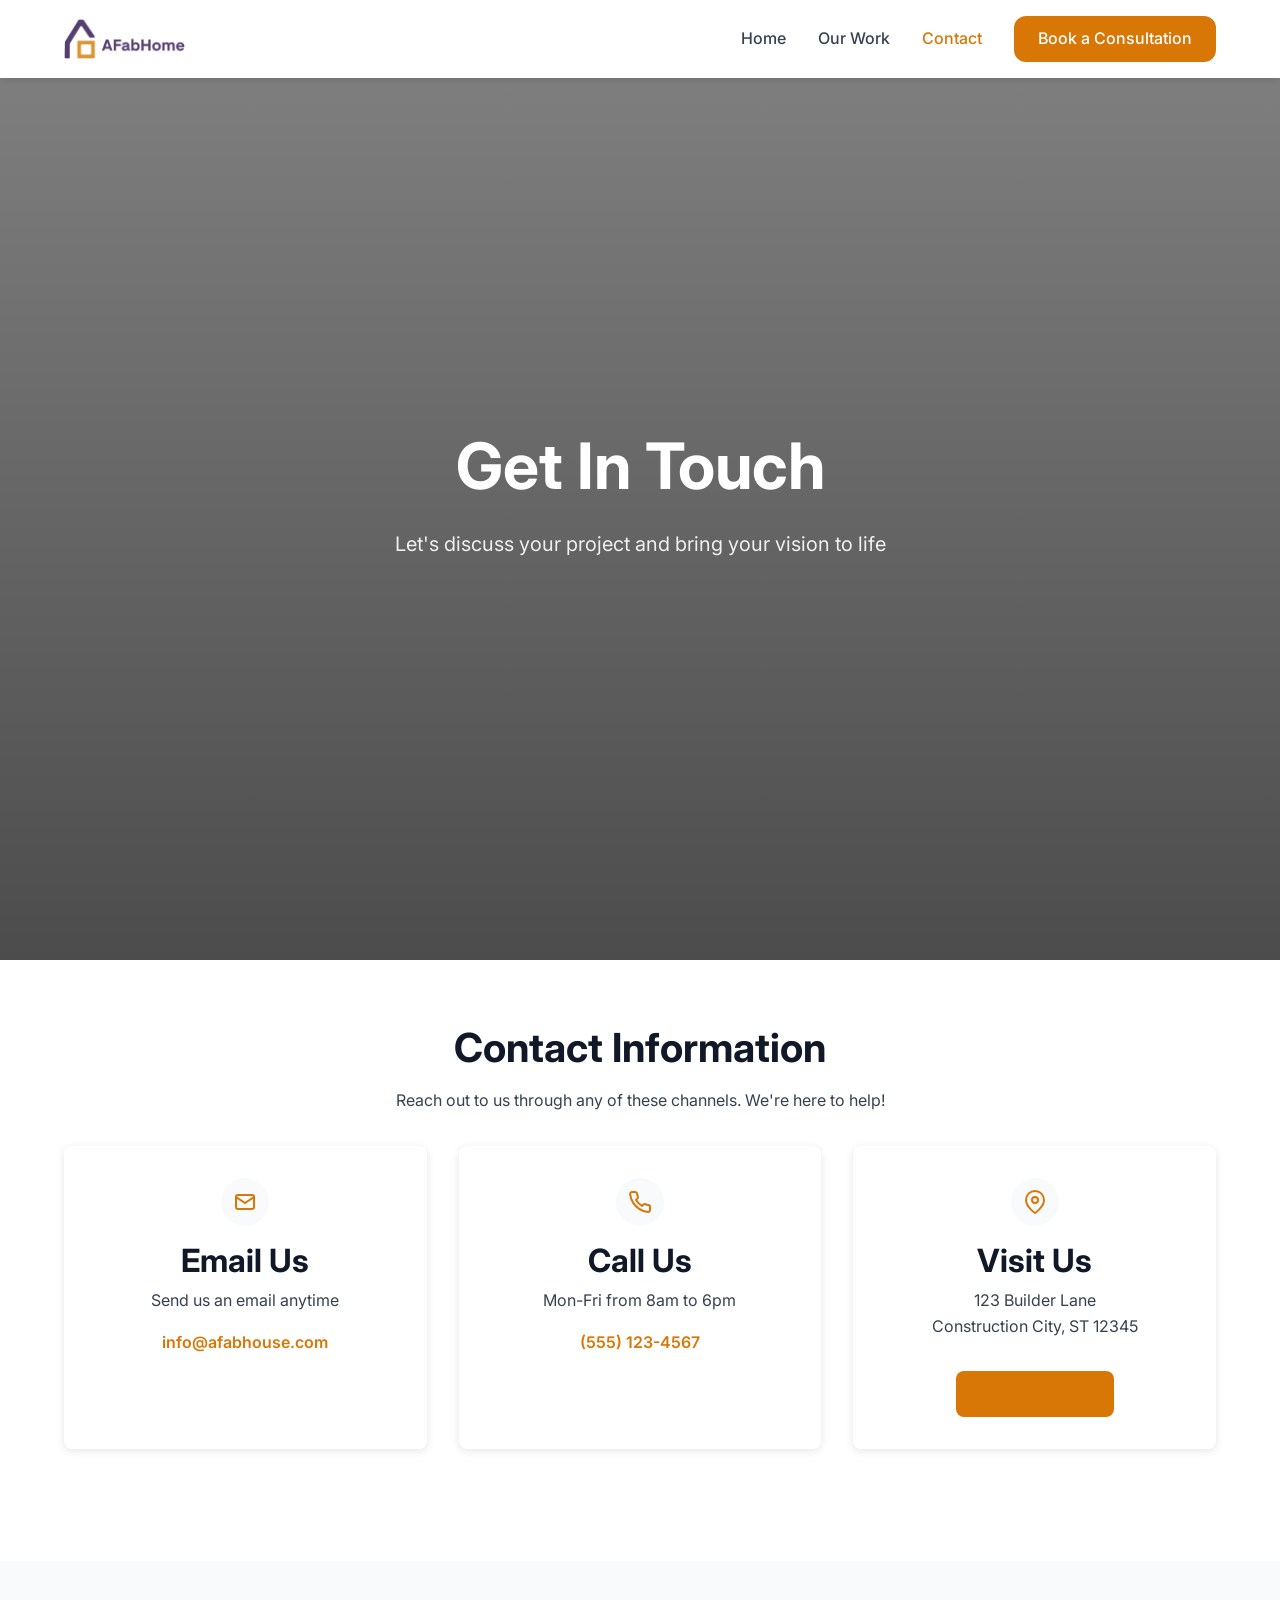
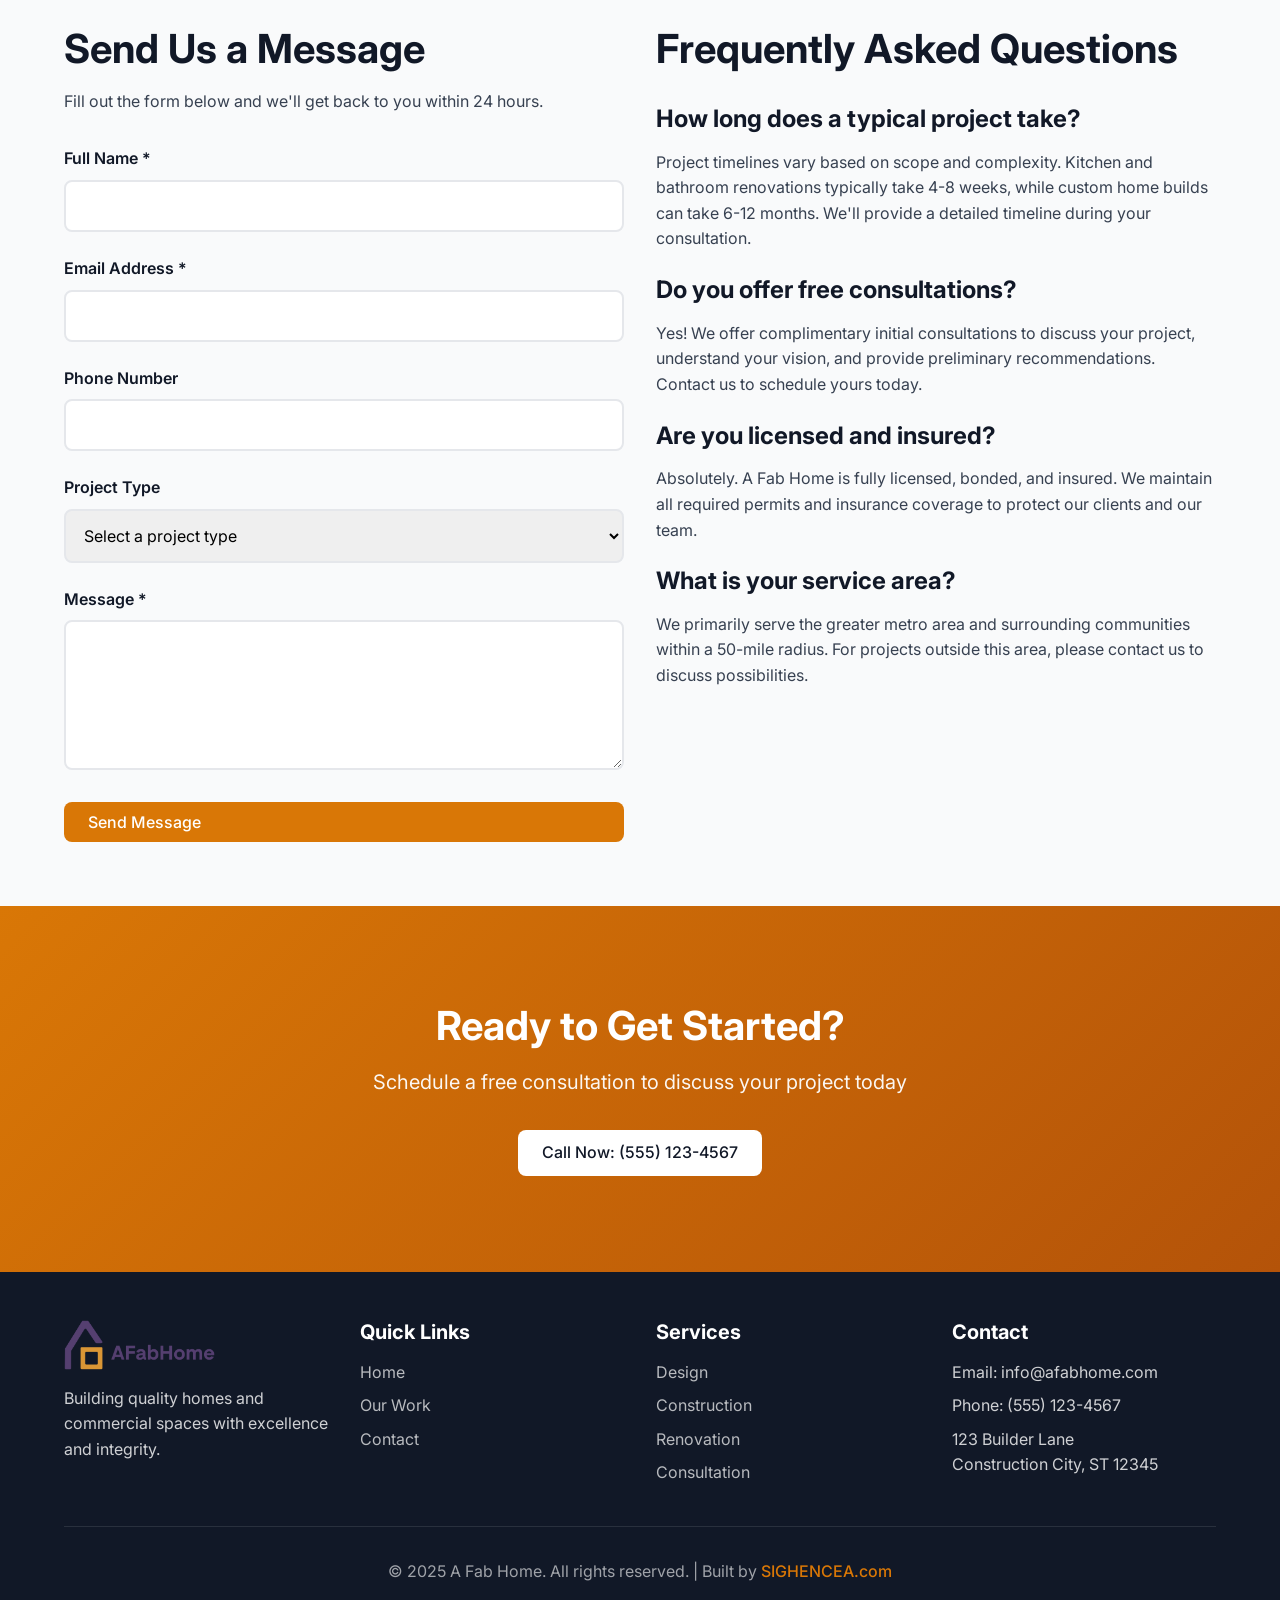
==== contact.html @ d4176b1d "Initial commit" ====
<!DOCTYPE html>
<html lang="en">
<head>
  <meta charset="UTF-8">
  <meta name="viewport" content="width=device-width, initial-scale=1.0">
  <meta name="description" content="A Fab Home - Contact Us">
  <title>A Fab Home - Contact</title>
  <link rel="stylesheet" href="./css/style.css">
</head>
<body>
  <!-- Navigation -->
  <nav class="navbar">
    <div class="nav-container">
      <a href="./index.html" class="nav-logo">
        <img src="./assets/logo/AFabHome_Logo_Colour.png" alt="A Fab Home">
      </a>
      <button class="nav-toggle" id="navToggle">&#9776;</button>
      <ul class="nav-menu" id="navMenu">
        <li><a href="./index.html">Home</a></li>
        <li><a href="./our-work.html">Our Work</a></li>
        <li><a href="./contact.html" class="active">Contact</a></li>
        <li><a href="./contact.html" class="btn btn-primary">Book a Consultation</a></li>
      </ul>
    </div>
  </nav>

  <!-- Hero Section -->
  <section class="hero" style="background-image: url('https://images.unsplash.com/photo-1423666639041-f56000c27a9a?w=1920&h=1080&fit=crop'); min-height: 400px;">
    <div class="hero-content">
      <h1>Get In Touch</h1>
      <p>Let's discuss your project and bring your vision to life</p>
    </div>
  </section>

  <!-- Contact Info Cards Section -->
  <section class="section">
    <div class="container">
      <h2 class="text-center">Contact Information</h2>
      <p class="text-center mb-2" style="max-width: 700px; margin-left: auto; margin-right: auto;">
        Reach out to us through any of these channels. We're here to help!
      </p>

      <div class="contact-cards">
        <!-- Email Card -->
        <div class="contact-card">
          <div class="contact-icon">
            <svg viewBox="0 0 24 24" fill="none" stroke="currentColor" stroke-width="2">
              <rect x="3" y="5" width="18" height="14" rx="2"></rect>
              <path d="M3 7l9 6 9-6"></path>
            </svg>
          </div>
          <h3>Email Us</h3>
          <p>Send us an email anytime</p>
          <a href="mailto:info@afabhouse.com">info@afabhouse.com</a>
        </div>

        <!-- Phone Card -->
        <div class="contact-card">
          <div class="contact-icon">
            <svg viewBox="0 0 24 24" fill="none" stroke="currentColor" stroke-width="2">
              <path d="M22 16.92v3a2 2 0 0 1-2.18 2 19.79 19.79 0 0 1-8.63-3.07 19.5 19.5 0 0 1-6-6 19.79 19.79 0 0 1-3.07-8.67A2 2 0 0 1 4.11 2h3a2 2 0 0 1 2 1.72 12.84 12.84 0 0 0 .7 2.81 2 2 0 0 1-.45 2.11L8.09 9.91a16 16 0 0 0 6 6l1.27-1.27a2 2 0 0 1 2.11-.45 12.84 12.84 0 0 0 2.81.7A2 2 0 0 1 22 16.92z"></path>
            </svg>
          </div>
          <h3>Call Us</h3>
          <p>Mon-Fri from 8am to 6pm</p>
          <a href="tel:+15551234567">(555) 123-4567</a>
        </div>

        <!-- Address Card -->
        <div class="contact-card">
          <div class="contact-icon">
            <svg viewBox="0 0 24 24" fill="none" stroke="currentColor" stroke-width="2">
              <path d="M21 10c0 7-9 13-9 13s-9-6-9-13a9 9 0 0 1 18 0z"></path>
              <circle cx="12" cy="10" r="3"></circle>
            </svg>
          </div>
          <h3>Visit Us</h3>
          <p>123 Builder Lane<br>Construction City, ST 12345</p>
          <a href="https://maps.google.com" target="_blank" rel="noopener noreferrer"
            class="btn btn-primary mt-1" style="display: inline-flex;">
            Get Directions
          </a>
        </div>
      </div>
    </div>
  </section>

  <!-- Contact Form Section -->
  <section class="section section-light">
    <div class="container">
      <div class="grid grid-2">
        <!-- Form -->
        <div>
          <h2>Send Us a Message</h2>
          <p class="mb-2">Fill out the form below and we'll get back to you within 24 hours.</p>

          <form id="contactForm">
            <div class="form-group">
              <label for="name">Full Name *</label>
              <input type="text" id="name" class="form-control" required>
            </div>

            <div class="form-group">
              <label for="email">Email Address *</label>
              <input type="email" id="email" class="form-control" required>
            </div>

            <div class="form-group">
              <label for="phone">Phone Number</label>
              <input type="tel" id="phone" class="form-control">
            </div>

            <div class="form-group">
              <label for="project">Project Type</label>
              <select id="project" class="form-control">
                <option value="">Select a project type</option>
                <option value="kitchen">Kitchen Renovation</option>
                <option value="bathroom">Bathroom Renovation</option>
                <option value="addition">Home Addition</option>
                <option value="custom">Custom Build</option>
                <option value="commercial">Commercial Project</option>
                <option value="other">Other</option>
              </select>
            </div>

            <div class="form-group">
              <label for="message">Message *</label>
              <textarea id="message" class="form-control" required></textarea>
            </div>

            <button type="submit" class="btn btn-primary" style="width: 100%;">
              Send Message
            </button>
          </form>

          <!-- Success Message (hidden by default) -->
          <div id="successMessage" class="hidden"
            style="margin-top: 1.5rem; padding: 1rem; background-color: #d4edda;
            border: 1px solid #c3e6cb; border-radius: 8px; color: #155724;">
            <strong>Thank you!</strong> Your message has been received. We'll get back to you soon.
          </div>
        </div>

        <!-- FAQ Section -->
        <div>
          <h2>Frequently Asked Questions</h2>

          <div style="margin-top: 2rem;">
            <h4>How long does a typical project take?</h4>
            <p>Project timelines vary based on scope and complexity. Kitchen and bathroom
            renovations typically take 4-8 weeks, while custom home builds can take 6-12
            months. We'll provide a detailed timeline during your consultation.</p>
          </div>

          <div style="margin-top: 1.5rem;">
            <h4>Do you offer free consultations?</h4>
            <p>Yes! We offer complimentary initial consultations to discuss your project,
            understand your vision, and provide preliminary recommendations. Contact us to
            schedule yours today.</p>
          </div>

          <div style="margin-top: 1.5rem;">
            <h4>Are you licensed and insured?</h4>
            <p>Absolutely. A Fab Home is fully licensed, bonded, and insured.
            We maintain all required permits and insurance coverage to protect our clients
            and our team.</p>
          </div>

          <div style="margin-top: 1.5rem;">
            <h4>What is your service area?</h4>
            <p>We primarily serve the greater metro area and surrounding communities within
            a 50-mile radius. For projects outside this area, please contact us to discuss
            possibilities.</p>
          </div>
        </div>
      </div>
    </div>
  </section>

  <!-- CTA Section -->
  <section class="cta-section">
    <div class="container">
      <h2>Ready to Get Started?</h2>
      <p>Schedule a free consultation to discuss your project today</p>
      <a href="tel:+15551234567" class="btn btn-white">Call Now: (555) 123-4567</a>
    </div>
  </section>

  <!-- Footer -->
  <footer class="footer">
    <div class="container">
      <div class="footer-content">
        <div class="footer-section">
          <div class="footer-logo">
            <img src="./assets/logo/AFabHome_Logo_Colour.png" alt="A Fab Home">
          </div>
          <p>Building quality homes and commercial spaces with excellence and integrity.</p>
        </div>
        <div class="footer-section">
          <h3>Quick Links</h3>
          <ul>
            <li><a href="./index.html">Home</a></li>
            <li><a href="./our-work.html">Our Work</a></li>
            <li><a href="./contact.html">Contact</a></li>
          </ul>
        </div>
        <div class="footer-section">
          <h3>Services</h3>
          <ul>
            <li><a href="./our-work.html">Design</a></li>
            <li><a href="./our-work.html">Construction</a></li>
            <li><a href="./our-work.html">Renovation</a></li>
            <li><a href="./our-work.html">Consultation</a></li>
          </ul>
        </div>
        <div class="footer-section">
          <h3>Contact</h3>
          <ul>
            <li>Email: info@afabhome.com</li>
            <li>Phone: (555) 123-4567</li>
            <li>123 Builder Lane<br>Construction City, ST 12345</li>
          </ul>
        </div>
      </div>
      <div class="footer-bottom">
        <p>&copy; 2025 A Fab Home. All rights reserved. | Built by <a href="https://www.sighencea.com" target="_blank" rel="noopener noreferrer">SIGHENCEA.com</a></p>
      </div>
    </div>
  </footer>

  <!-- JavaScript -->
  <script>
    // Mobile Navigation Toggle
    const navToggle = document.getElementById('navToggle');
    const navMenu = document.getElementById('navMenu');

    navToggle.addEventListener('click', () => {
      navMenu.classList.toggle('active');
    });

    // Close mobile menu when clicking a link
    const navLinks = navMenu.querySelectorAll('a');
    navLinks.forEach(link => {
      link.addEventListener('click', () => {
        navMenu.classList.remove('active');
      });
    });

    // Contact Form Handling
    const contactForm = document.getElementById('contactForm');
    const successMessage = document.getElementById('successMessage');

    contactForm.addEventListener('submit', (e) => {
      e.preventDefault();

      // Collect form data
      const formData = {
        name: document.getElementById('name').value,
        email: document.getElementById('email').value,
        phone: document.getElementById('phone').value,
        project: document.getElementById('project').value,
        message: document.getElementById('message').value
      };

      // Log to console (in production, send to backend)
      console.log('Form submitted:', formData);

      // Show success message
      successMessage.classList.remove('hidden');

      // Reset form
      contactForm.reset();

      // Hide success message after 5 seconds
      setTimeout(() => {
        successMessage.classList.add('hidden');
      }, 5000);

      // Scroll to success message
      successMessage.scrollIntoView({ behavior: 'smooth', block: 'nearest' });
    });
  </script>
</body>
</html>
---- css/style.css ----
/* =================================
   A Fab Home Construction - Main Stylesheet
   ================================= */

/* Import Google Fonts */
@import url('https://fonts.googleapis.com/css2?family=Inter:wght@400;500;600;700;800;900&display=swap');

/* CSS Variables for Color Scheme */
:root {
  --primary-color: #d97706;
  --primary-dark: #b45309;
  --secondary-color: #64748b;
  --accent-color: #d97706;
  --text-dark: #111827;
  --text-light: #6b7280;
  --text-medium: #374151;
  --bg-light: #f9fafb;
  --bg-white: #ffffff;
  --bg-dark: #111827;
  --border-color: #e5e7eb;
  --spacing-xs: 0.5rem;
  --spacing-sm: 1rem;
  --spacing-md: 2rem;
  --spacing-lg: 4rem;
  --spacing-xl: 6rem;
  --max-width: 1200px;
  --border-radius: 8px;
  --transition: 0.3s ease;
}

/* Reset & Base Styles */
* {
  margin: 0;
  padding: 0;
  box-sizing: border-box;
}

html {
  scroll-behavior: smooth;
}

body {
  font-family: 'Inter', -apple-system, BlinkMacSystemFont, 'Segoe UI', 'Roboto',
    'Helvetica Neue', Arial, sans-serif;
  font-size: 16px;
  line-height: 1.6;
  color: var(--text-medium);
  background-color: var(--bg-white);
}

h1, h2, h3, h4, h5, h6 {
  font-family: 'Inter', -apple-system, BlinkMacSystemFont, sans-serif;
  color: var(--text-dark);
  line-height: 1.2;
  font-weight: 700;
  margin-bottom: 1rem;
}

h1 { font-size: 3.5rem; }
h2 { font-size: 2.5rem; }
h3 { font-size: 2rem; }
h4 { font-size: 1.5rem; }
h5 { font-size: 1.25rem; }
h6 { font-size: 1rem; }

p { margin-bottom: 1rem; }

a {
  color: inherit;
  text-decoration: none;
  transition: var(--transition);
}

img {
  max-width: 100%;
  height: auto;
  display: block;
}

button {
  font-family: inherit;
  cursor: pointer;
  border: none;
  transition: var(--transition);
}

/* Container & Layout */
.container {
  max-width: var(--max-width);
  margin: 0 auto;
  padding: 0 1.5rem;
}

.section {
  padding: var(--spacing-lg) 0;
}

.section-light {
  background-color: var(--bg-light);
}

/* Navigation Bar */
.navbar {
  position: fixed;
  top: 0;
  left: 0;
  width: 100%;
  background-color: var(--bg-white);
  box-shadow: 0 2px 8px rgba(0, 0, 0, 0.1);
  z-index: 1000;
  transition: var(--transition);
}

.nav-container {
  max-width: var(--max-width);
  margin: 0 auto;
  padding: 1rem 1.5rem;
  display: flex;
  justify-content: space-between;
  align-items: center;
}

.nav-logo {
  display: flex;
  align-items: center;
  gap: 0.5rem;
  font-size: 1.5rem;
  font-weight: 700;
  color: var(--text-dark);
}

.nav-logo img {
  height: 40px;
  width: auto;
}

.nav-logo svg {
  width: 28px;
  height: 28px;
  color: var(--primary-color);
}

.nav-menu {
  display: flex;
  gap: 2rem;
  align-items: center;
  list-style: none;
}

.nav-menu a {
  color: var(--text-medium);
  font-weight: 500;
  padding: 0.5rem 0;
}

.nav-menu a:hover,
.nav-menu a.active {
  color: var(--primary-color);
}

.nav-menu .btn-primary {
  padding: 0.625rem 1.5rem;
  border-radius: 12px;
  font-size: 1rem;
  font-weight: 500;
  background-color: var(--primary-color);
  color: var(--bg-white);
}

.nav-menu .btn-primary:hover {
  background-color: var(--primary-dark);
}

.nav-toggle {
  display: none;
  background: none;
  border: none;
  font-size: 1.5rem;
  cursor: pointer;
  color: var(--text-dark);
}

/* Buttons */
.btn {
  display: inline-flex;
  align-items: center;
  gap: 0.5rem;
  padding: 0.625rem 1.5rem;
  font-size: 1rem;
  font-weight: 500;
  border-radius: 0.5rem;
  transition: var(--transition);
  cursor: pointer;
}

.btn-primary {
  background-color: var(--primary-color);
  color: var(--bg-white);
}

.btn-primary:hover {
  background-color: var(--primary-dark);
}

.btn-secondary {
  background-color: transparent;
  color: var(--text-dark);
  border: 2px solid var(--border-color);
}

.btn-secondary:hover {
  background-color: var(--bg-light);
  border-color: var(--text-dark);
}

.btn-white {
  background-color: var(--bg-white);
  color: var(--text-dark);
}

.btn-white:hover {
  background-color: var(--bg-light);
  transform: translateY(-2px);
}

/* Hero Section */
.hero {
  position: relative;
  height: 100vh;
  min-height: 600px;
  display: flex;
  align-items: center;
  justify-content: center;
  text-align: center;
  color: var(--bg-white);
  background-size: cover;
  background-position: center;
  background-repeat: no-repeat;
  margin-top: 60px;
}

.hero::before {
  content: '';
  position: absolute;
  top: 0;
  left: 0;
  width: 100%;
  height: 100%;
  background: linear-gradient(
    to bottom,
    rgba(0, 0, 0, 0.5),
    rgba(0, 0, 0, 0.7)
  );
  z-index: 1;
}

.hero-content {
  position: relative;
  z-index: 2;
  max-width: 800px;
  padding: 0 1.5rem;
}

.hero h1 {
  color: var(--bg-white);
  font-size: 4rem;
  margin-bottom: 1.5rem;
}

.hero p {
  font-size: 1.25rem;
  margin-bottom: 2rem;
  color: rgba(255, 255, 255, 0.9);
}

.hero-buttons {
  display: flex;
  gap: 1rem;
  justify-content: center;
  flex-wrap: wrap;
}

/* Grid Layouts */
.grid {
  display: grid;
  gap: 2rem;
}

.grid-2 {
  grid-template-columns: repeat(2, 1fr);
}

.grid-3 {
  grid-template-columns: repeat(3, 1fr);
}

.grid-4 {
  grid-template-columns: repeat(4, 1fr);
}

/* Cards */
.card {
  background-color: var(--bg-white);
  border-radius: var(--border-radius);
  overflow: hidden;
  box-shadow: 0 2px 8px rgba(0, 0, 0, 0.1);
  transition: var(--transition);
}

.card:hover {
  transform: translateY(-8px);
  box-shadow: 0 8px 24px rgba(0, 0, 0, 0.15);
}

.card-img {
  width: 100%;
  height: 250px;
  object-fit: cover;
}

.card-content {
  padding: 1.5rem;
}

.card-title {
  font-size: 1.5rem;
  margin-bottom: 0.75rem;
  color: var(--text-dark);
}

.card-text {
  color: var(--text-light);
  line-height: 1.6;
}

.card-badge {
  display: inline-block;
  padding: 0.25rem 0.75rem;
  background-color: var(--primary-color);
  color: var(--bg-white);
  font-size: 0.875rem;
  font-weight: 600;
  border-radius: 4px;
  margin-bottom: 0.5rem;
}

/* Service Cards */
.service-card {
  text-align: center;
  padding: 2rem;
}

.service-icon {
  width: 60px;
  height: 60px;
  margin: 0 auto 1rem;
  color: var(--primary-color);
}

/* Project Gallery */
.project-grid {
  display: grid;
  grid-template-columns: repeat(3, 1fr);
  gap: 2rem;
}

.project-card {
  position: relative;
  overflow: hidden;
  border-radius: var(--border-radius);
  cursor: pointer;
}

.project-card img {
  width: 100%;
  height: 300px;
  object-fit: cover;
  transition: var(--transition);
}

.project-card:hover img {
  transform: scale(1.1);
}

.project-overlay {
  position: absolute;
  bottom: 0;
  left: 0;
  width: 100%;
  padding: 1.5rem;
  background: linear-gradient(
    to top,
    rgba(0, 0, 0, 0.9),
    transparent
  );
  color: var(--bg-white);
  transform: translateY(100%);
  transition: var(--transition);
}

.project-card:hover .project-overlay {
  transform: translateY(0);
}

/* Filter Buttons */
.filter-buttons {
  display: flex;
  gap: 1rem;
  justify-content: center;
  flex-wrap: wrap;
  margin-bottom: 3rem;
}

.filter-btn {
  padding: 0.75rem 1.5rem;
  background-color: var(--bg-light);
  color: var(--text-medium);
  border: 2px solid transparent;
  border-radius: var(--border-radius);
  font-weight: 600;
  cursor: pointer;
  transition: var(--transition);
}

.filter-btn:hover,
.filter-btn.active {
  background-color: var(--primary-color);
  color: var(--bg-white);
  border-color: var(--primary-dark);
}

/* Modal/Lightbox */
.modal {
  display: none;
  position: fixed;
  top: 0;
  left: 0;
  width: 100%;
  height: 100%;
  background-color: rgba(0, 0, 0, 0.9);
  z-index: 2000;
  align-items: center;
  justify-content: center;
  padding: 2rem;
}

.modal.active {
  display: flex;
}

.modal-content {
  position: relative;
  max-width: 1200px;
  max-height: 90vh;
  background-color: var(--bg-white);
  border-radius: var(--border-radius);
  overflow: hidden;
}

.modal-content img {
  width: 100%;
  height: auto;
  display: block;
}

.modal-close {
  position: absolute;
  top: 1rem;
  right: 1rem;
  width: 40px;
  height: 40px;
  background-color: var(--bg-white);
  border-radius: 50%;
  display: flex;
  align-items: center;
  justify-content: center;
  cursor: pointer;
  font-size: 1.5rem;
  color: var(--text-dark);
  transition: var(--transition);
}

.modal-close:hover {
  background-color: var(--bg-light);
}

/* Contact Cards */
.contact-cards {
  display: grid;
  grid-template-columns: repeat(3, 1fr);
  gap: 2rem;
  margin-bottom: 3rem;
}

.contact-card {
  text-align: center;
  padding: 2rem;
  background-color: var(--bg-white);
  border-radius: var(--border-radius);
  box-shadow: 0 2px 8px rgba(0, 0, 0, 0.1);
}

.contact-icon {
  width: 48px;
  height: 48px;
  margin: 0 auto 1rem;
  padding: 12px;
  background-color: var(--bg-light);
  border-radius: 50%;
  color: var(--primary-color);
}

.contact-card h3 {
  margin-bottom: 0.5rem;
}

.contact-card a {
  color: var(--primary-color);
  font-weight: 600;
}

.contact-card a:hover {
  text-decoration: underline;
}

/* Form Styles */
.form-group {
  margin-bottom: 1.5rem;
}

.form-group label {
  display: block;
  margin-bottom: 0.5rem;
  font-weight: 600;
  color: var(--text-dark);
}

.form-control {
  width: 100%;
  padding: 0.875rem;
  font-size: 1rem;
  font-family: inherit;
  border: 2px solid var(--border-color);
  border-radius: var(--border-radius);
  transition: var(--transition);
}

.form-control:focus {
  outline: none;
  border-color: var(--primary-color);
  box-shadow: 0 0 0 3px rgba(245, 158, 11, 0.1);
}

textarea.form-control {
  min-height: 150px;
  resize: vertical;
}

/* CTA Section */
.cta-section {
  background: linear-gradient(
    135deg,
    var(--primary-color),
    var(--primary-dark)
  );
  color: var(--bg-white);
  text-align: center;
  padding: var(--spacing-xl) 0;
}

.cta-section h2 {
  color: var(--bg-white);
  margin-bottom: 1rem;
}

.cta-section p {
  font-size: 1.25rem;
  margin-bottom: 2rem;
  opacity: 0.95;
}

/* Footer */
.footer {
  background-color: var(--bg-dark);
  color: rgba(255, 255, 255, 0.8);
  padding: 3rem 0 1.5rem;
}

.footer-content {
  display: grid;
  grid-template-columns: repeat(4, 1fr);
  gap: 2rem;
  margin-bottom: 2rem;
}

.footer-section h3 {
  color: var(--bg-white);
  font-size: 1.25rem;
  margin-bottom: 1rem;
}

.footer-section ul {
  list-style: none;
}

.footer-section ul li {
  margin-bottom: 0.5rem;
}

.footer-section a {
  color: rgba(255, 255, 255, 0.7);
  transition: var(--transition);
}

.footer-section a:hover {
  color: var(--primary-color);
}

.footer-logo {
  margin-bottom: 1rem;
}

.footer-logo img {
  height: 50px;
  width: auto;
}

.footer-bottom {
  padding-top: 2rem;
  border-top: 1px solid rgba(255, 255, 255, 0.1);
  text-align: center;
  color: rgba(255, 255, 255, 0.6);
}

.footer-bottom a {
  color: var(--primary-color);
  font-weight: 500;
  text-decoration: none;
}

.footer-bottom a:hover {
  text-decoration: underline;
}

/* Testimonials */
.testimonial-card {
  background-color: var(--bg-white);
  padding: 2rem;
  border-radius: var(--border-radius);
  box-shadow: 0 2px 8px rgba(0, 0, 0, 0.1);
}

.testimonial-stars {
  color: var(--primary-color);
  font-size: 1.25rem;
  margin-bottom: 1rem;
}

.testimonial-text {
  font-style: italic;
  margin-bottom: 1.5rem;
  color: var(--text-medium);
}

.testimonial-author {
  font-weight: 600;
  color: var(--text-dark);
}

/* Responsive Design */
@media (max-width: 1024px) {
  .grid-4 { grid-template-columns: repeat(2, 1fr); }
  .project-grid { grid-template-columns: repeat(2, 1fr); }
}

@media (max-width: 768px) {
  h1 { font-size: 2.5rem; }
  h2 { font-size: 2rem; }

  .hero { min-height: 500px; }
  .hero h1 { font-size: 2.5rem; }

  .nav-menu {
    position: absolute;
    top: 100%;
    left: 0;
    width: 100%;
    background-color: var(--bg-white);
    flex-direction: column;
    padding: 1rem 0;
    box-shadow: 0 4px 8px rgba(0, 0, 0, 0.1);
    display: none;
  }

  .nav-menu.active {
    display: flex;
  }

  .nav-toggle {
    display: block;
  }

  .grid-2,
  .grid-3,
  .grid-4,
  .project-grid,
  .footer-content,
  .contact-cards {
    grid-template-columns: 1fr;
  }

  .hero-buttons {
    flex-direction: column;
    align-items: center;
  }

  .btn {
    width: 100%;
    max-width: 300px;
    justify-content: center;
  }
}

@media (max-width: 480px) {
  .container { padding: 0 1rem; }
  .section { padding: var(--spacing-md) 0; }

  h1 { font-size: 2rem; }
  h2 { font-size: 1.75rem; }

  .hero h1 { font-size: 2rem; }
  .hero p { font-size: 1rem; }

  .card-content { padding: 1rem; }
}

/* Utility Classes */
.text-center { text-align: center; }
.mt-1 { margin-top: 1rem; }
.mt-2 { margin-top: 2rem; }
.mb-1 { margin-bottom: 1rem; }
.mb-2 { margin-bottom: 2rem; }
.hidden { display: none; }
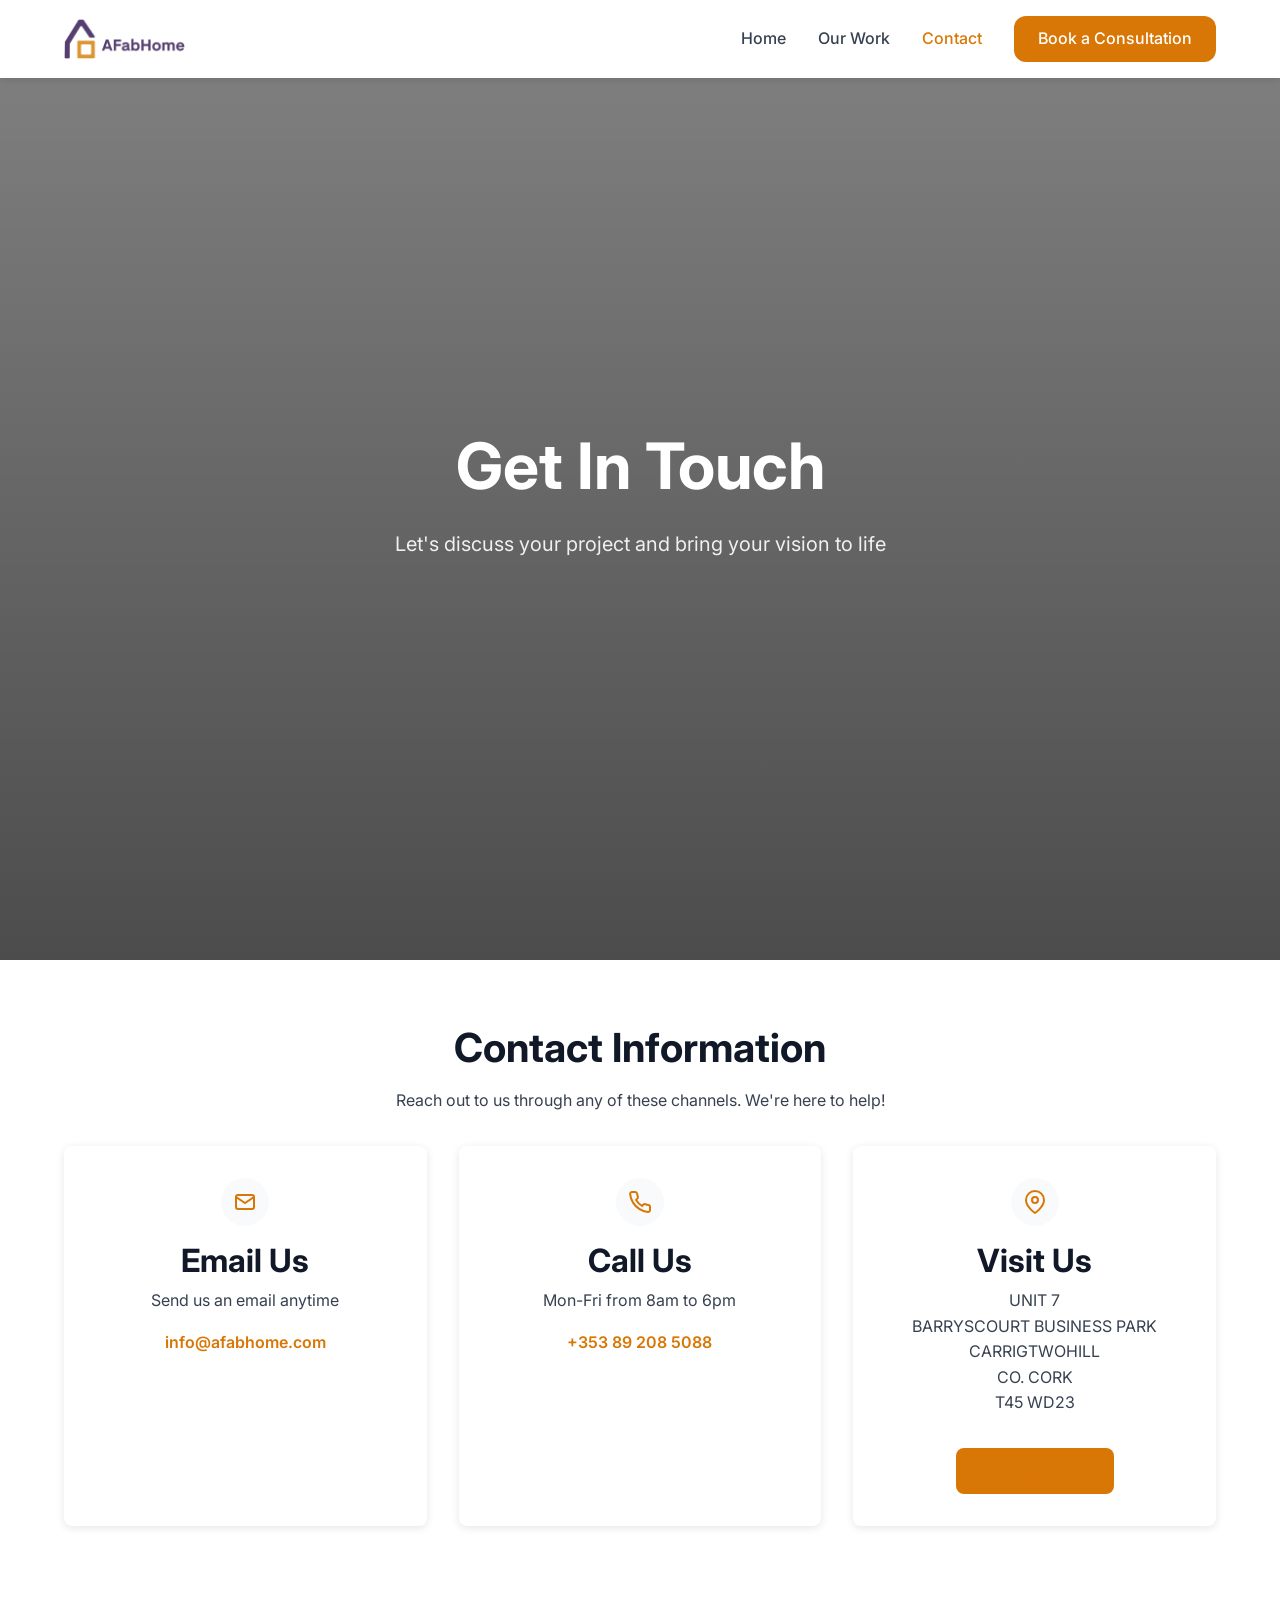
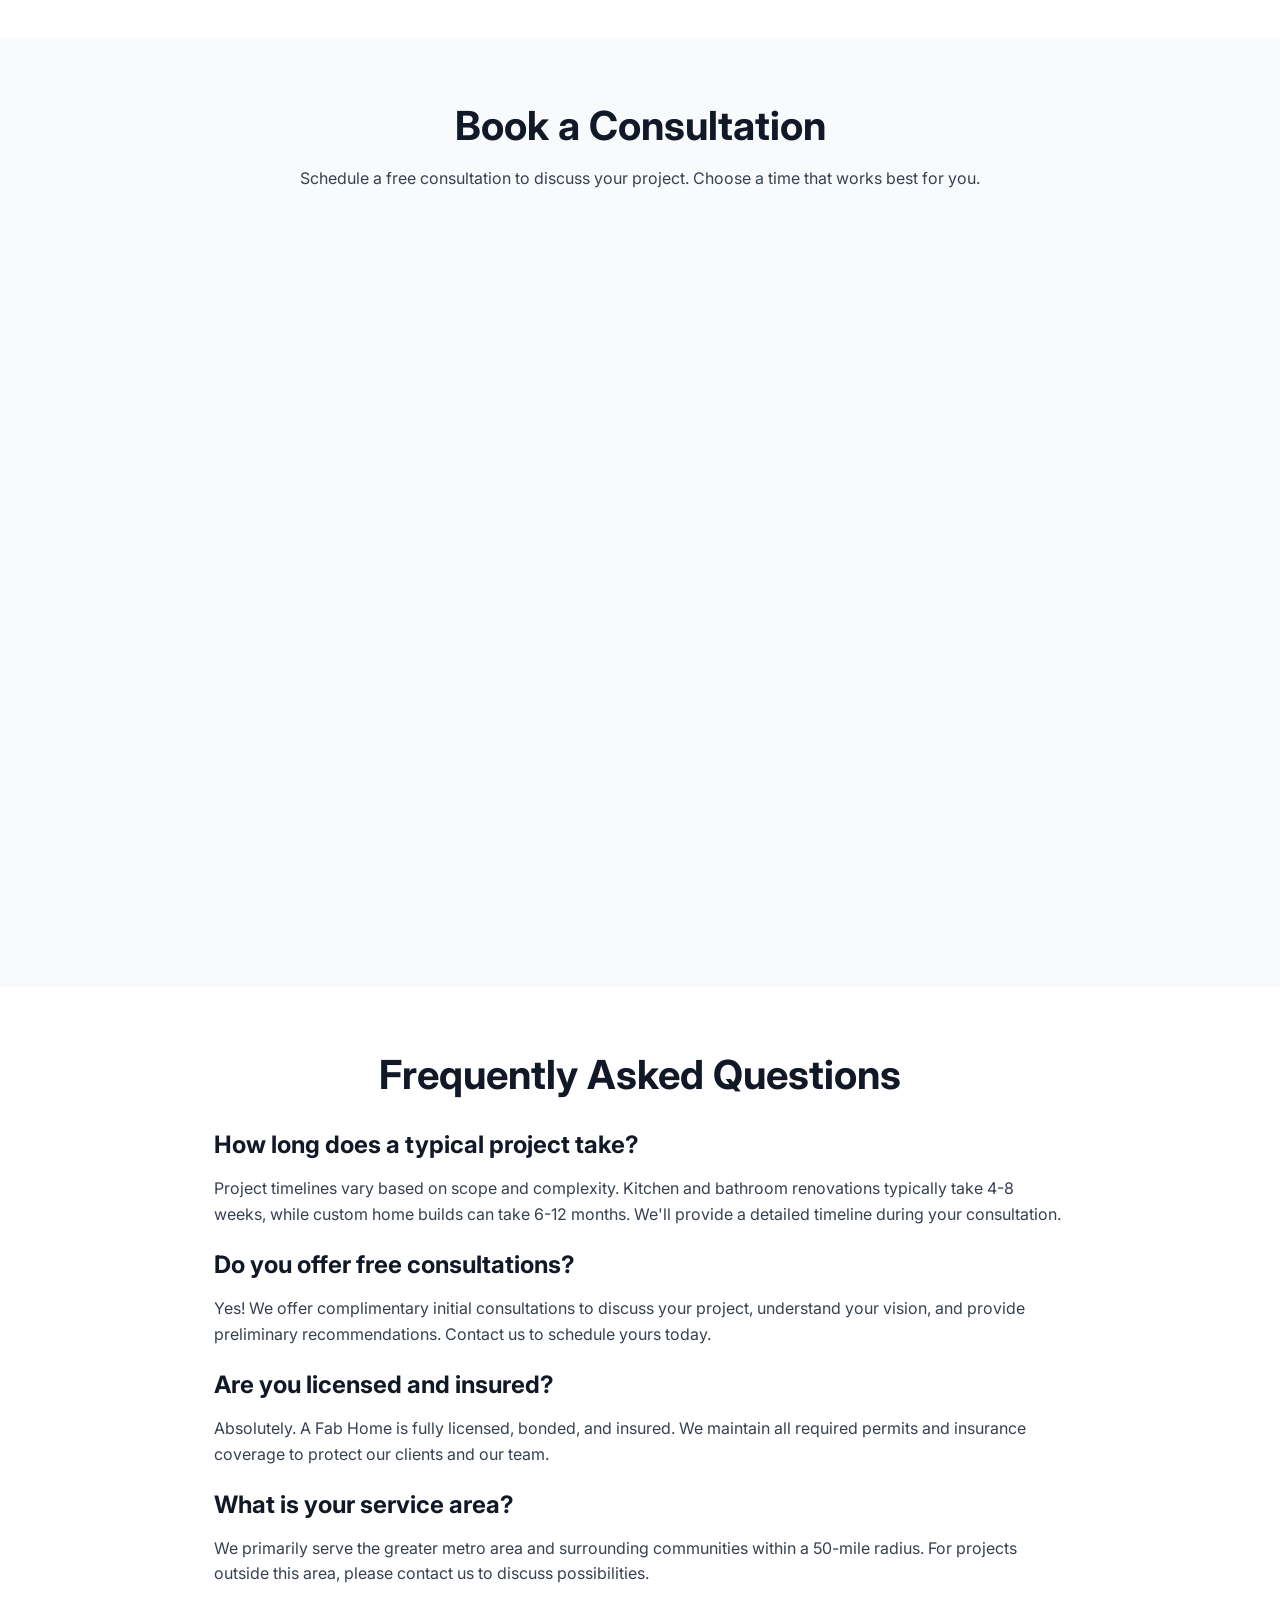
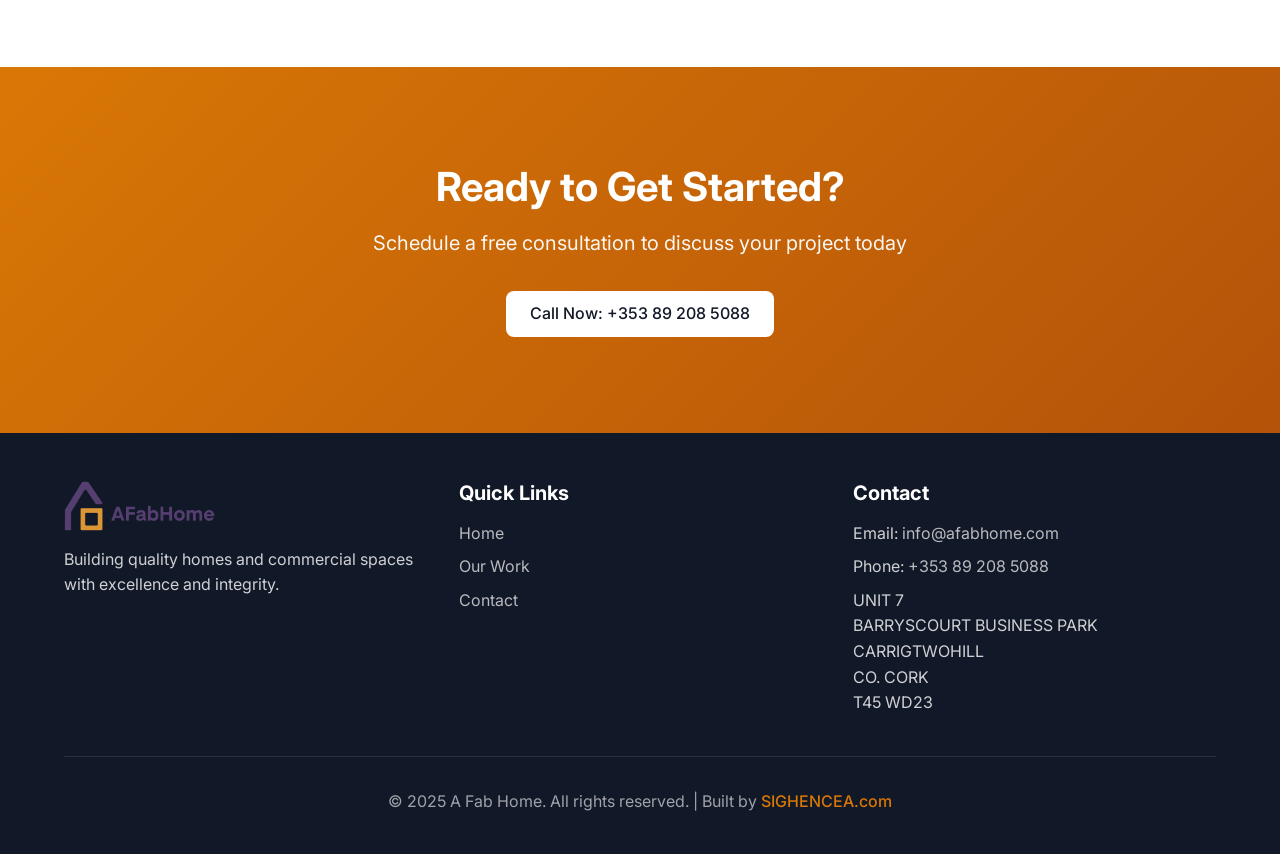
==== commit 88fd17b5: "Minor updates." ====
--- a/contact.html
+++ b/contact.html
@@ -51,7 +51,7 @@
           </div>
           <h3>Email Us</h3>
           <p>Send us an email anytime</p>
-          <a href="mailto:info@afabhouse.com">info@afabhouse.com</a>
+          <a href="mailto:info@afabhome.com">info@afabhome.com</a>
         </div>
 
         <!-- Phone Card -->
@@ -63,7 +63,7 @@
           </div>
           <h3>Call Us</h3>
           <p>Mon-Fri from 8am to 6pm</p>
-          <a href="tel:+15551234567">(555) 123-4567</a>
+          <a href="tel:+353892085088">+353 89 208 5088</a>
         </div>
 
         <!-- Address Card -->
@@ -75,8 +75,8 @@
             </svg>
           </div>
           <h3>Visit Us</h3>
-          <p>123 Builder Lane<br>Construction City, ST 12345</p>
-          <a href="https://maps.google.com" target="_blank" rel="noopener noreferrer"
+          <p>UNIT 7<br>BARRYSCOURT BUSINESS PARK<br>CARRIGTWOHILL<br>CO. CORK<br>T45 WD23</p>
+          <a href="https://maps.google.com/?q=Unit+7+Barryscourt+Business+Park+Carrigtwohill+Cork+Ireland" target="_blank" rel="noopener noreferrer"
             class="btn btn-primary mt-1" style="display: inline-flex;">
             Get Directions
           </a>
@@ -85,94 +85,52 @@
     </div>
   </section>
 
-  <!-- Contact Form Section -->
+  <!-- Calendly Section -->
   <section class="section section-light">
     <div class="container">
-      <div class="grid grid-2">
-        <!-- Form -->
-        <div>
-          <h2>Send Us a Message</h2>
-          <p class="mb-2">Fill out the form below and we'll get back to you within 24 hours.</p>
+      <h2 class="text-center">Book a Consultation</h2>
+      <p class="text-center mb-2" style="max-width: 700px; margin-left: auto; margin-right: auto;">
+        Schedule a free consultation to discuss your project. Choose a time that works best for you.
+      </p>
 
-          <form id="contactForm">
-            <div class="form-group">
-              <label for="name">Full Name *</label>
-              <input type="text" id="name" class="form-control" required>
-            </div>
+      <!-- Calendly inline widget begin -->
+      <div class="calendly-inline-widget" data-url="https://calendly.com/radu-sighencea/30min" style="min-width:320px;height:700px;width:100%;"></div>
+      <script type="text/javascript" src="https://assets.calendly.com/assets/external/widget.js" async></script>
+      <!-- Calendly inline widget end -->
+    </div>
+  </section>
 
-            <div class="form-group">
-              <label for="email">Email Address *</label>
-              <input type="email" id="email" class="form-control" required>
-            </div>
+  <!-- FAQ Section -->
+  <section class="section">
+    <div class="container" style="max-width: 900px;">
+      <h2 class="text-center">Frequently Asked Questions</h2>
 
-            <div class="form-group">
-              <label for="phone">Phone Number</label>
-              <input type="tel" id="phone" class="form-control">
-            </div>
+      <div style="margin-top: 2rem;">
+        <h4>How long does a typical project take?</h4>
+        <p>Project timelines vary based on scope and complexity. Kitchen and bathroom
+        renovations typically take 4-8 weeks, while custom home builds can take 6-12
+        months. We'll provide a detailed timeline during your consultation.</p>
+      </div>
 
-            <div class="form-group">
-              <label for="project">Project Type</label>
-              <select id="project" class="form-control">
-                <option value="">Select a project type</option>
-                <option value="kitchen">Kitchen Renovation</option>
-                <option value="bathroom">Bathroom Renovation</option>
-                <option value="addition">Home Addition</option>
-                <option value="custom">Custom Build</option>
-                <option value="commercial">Commercial Project</option>
-                <option value="other">Other</option>
-              </select>
-            </div>
+      <div style="margin-top: 1.5rem;">
+        <h4>Do you offer free consultations?</h4>
+        <p>Yes! We offer complimentary initial consultations to discuss your project,
+        understand your vision, and provide preliminary recommendations. Contact us to
+        schedule yours today.</p>
+      </div>
 
-            <div class="form-group">
-              <label for="message">Message *</label>
-              <textarea id="message" class="form-control" required></textarea>
-            </div>
+      <div style="margin-top: 1.5rem;">
+        <h4>Are you licensed and insured?</h4>
+        <p>Absolutely. A Fab Home is fully licensed, bonded, and insured.
+        We maintain all required permits and insurance coverage to protect our clients
+        and our team.</p>
+      </div>
 
-            <button type="submit" class="btn btn-primary" style="width: 100%;">
-              Send Message
-            </button>
-          </form>
-
-          <!-- Success Message (hidden by default) -->
-          <div id="successMessage" class="hidden"
-            style="margin-top: 1.5rem; padding: 1rem; background-color: #d4edda;
-            border: 1px solid #c3e6cb; border-radius: 8px; color: #155724;">
-            <strong>Thank you!</strong> Your message has been received. We'll get back to you soon.
-          </div>
-        </div>
-
-        <!-- FAQ Section -->
-        <div>
-          <h2>Frequently Asked Questions</h2>
-
-          <div style="margin-top: 2rem;">
-            <h4>How long does a typical project take?</h4>
-            <p>Project timelines vary based on scope and complexity. Kitchen and bathroom
-            renovations typically take 4-8 weeks, while custom home builds can take 6-12
-            months. We'll provide a detailed timeline during your consultation.</p>
-          </div>
-
-          <div style="margin-top: 1.5rem;">
-            <h4>Do you offer free consultations?</h4>
-            <p>Yes! We offer complimentary initial consultations to discuss your project,
-            understand your vision, and provide preliminary recommendations. Contact us to
-            schedule yours today.</p>
-          </div>
-
-          <div style="margin-top: 1.5rem;">
-            <h4>Are you licensed and insured?</h4>
-            <p>Absolutely. A Fab Home is fully licensed, bonded, and insured.
-            We maintain all required permits and insurance coverage to protect our clients
-            and our team.</p>
-          </div>
-
-          <div style="margin-top: 1.5rem;">
-            <h4>What is your service area?</h4>
-            <p>We primarily serve the greater metro area and surrounding communities within
-            a 50-mile radius. For projects outside this area, please contact us to discuss
-            possibilities.</p>
-          </div>
-        </div>
+      <div style="margin-top: 1.5rem;">
+        <h4>What is your service area?</h4>
+        <p>We primarily serve the greater metro area and surrounding communities within
+        a 50-mile radius. For projects outside this area, please contact us to discuss
+        possibilities.</p>
       </div>
     </div>
   </section>
@@ -182,7 +140,7 @@
     <div class="container">
       <h2>Ready to Get Started?</h2>
       <p>Schedule a free consultation to discuss your project today</p>
-      <a href="tel:+15551234567" class="btn btn-white">Call Now: (555) 123-4567</a>
+      <a href="tel:+353892085088" class="btn btn-white">Call Now: +353 89 208 5088</a>
     </div>
   </section>
 
@@ -205,20 +163,11 @@
           </ul>
         </div>
         <div class="footer-section">
-          <h3>Services</h3>
-          <ul>
-            <li><a href="./our-work.html">Design</a></li>
-            <li><a href="./our-work.html">Construction</a></li>
-            <li><a href="./our-work.html">Renovation</a></li>
-            <li><a href="./our-work.html">Consultation</a></li>
-          </ul>
-        </div>
-        <div class="footer-section">
           <h3>Contact</h3>
           <ul>
-            <li>Email: info@afabhome.com</li>
-            <li>Phone: (555) 123-4567</li>
-            <li>123 Builder Lane<br>Construction City, ST 12345</li>
+            <li>Email: <a href="mailto:info@afabhome.com">info@afabhome.com</a></li>
+            <li>Phone: <a href="tel:+353892085088">+353 89 208 5088</a></li>
+            <li>UNIT 7<br>BARRYSCOURT BUSINESS PARK<br>CARRIGTWOHILL<br>CO. CORK<br>T45 WD23</li>
           </ul>
         </div>
       </div>
@@ -245,40 +194,6 @@
         navMenu.classList.remove('active');
       });
     });
-
-    // Contact Form Handling
-    const contactForm = document.getElementById('contactForm');
-    const successMessage = document.getElementById('successMessage');
-
-    contactForm.addEventListener('submit', (e) => {
-      e.preventDefault();
-
-      // Collect form data
-      const formData = {
-        name: document.getElementById('name').value,
-        email: document.getElementById('email').value,
-        phone: document.getElementById('phone').value,
-        project: document.getElementById('project').value,
-        message: document.getElementById('message').value
-      };
-
-      // Log to console (in production, send to backend)
-      console.log('Form submitted:', formData);
-
-      // Show success message
-      successMessage.classList.remove('hidden');
-
-      // Reset form
-      contactForm.reset();
-
-      // Hide success message after 5 seconds
-      setTimeout(() => {
-        successMessage.classList.add('hidden');
-      }, 5000);
-
-      // Scroll to success message
-      successMessage.scrollIntoView({ behavior: 'smooth', block: 'nearest' });
-    });
   </script>
 </body>
 </html>
--- a/css/style.css
+++ b/css/style.css
@@ -588,7 +588,7 @@
 
 .footer-content {
   display: grid;
-  grid-template-columns: repeat(4, 1fr);
+  grid-template-columns: repeat(3, 1fr);
   gap: 2rem;
   margin-bottom: 2rem;
 }
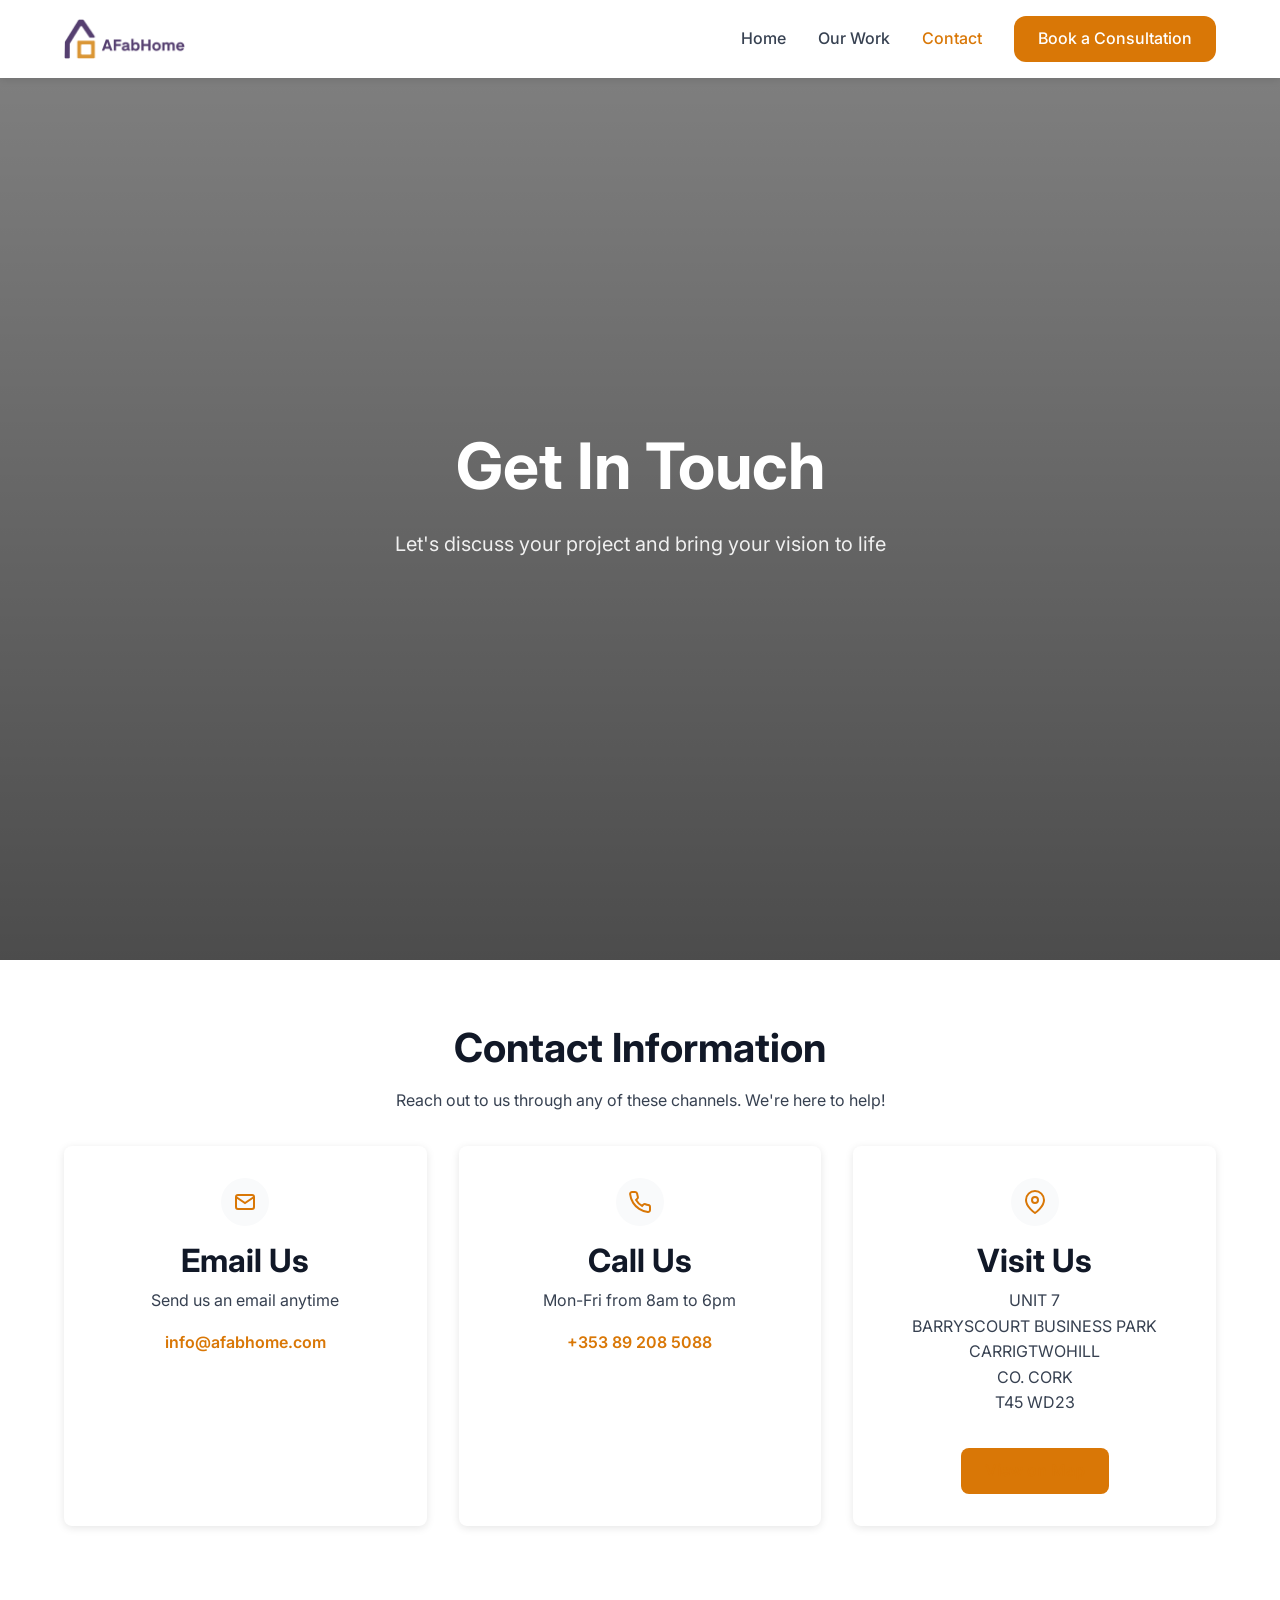
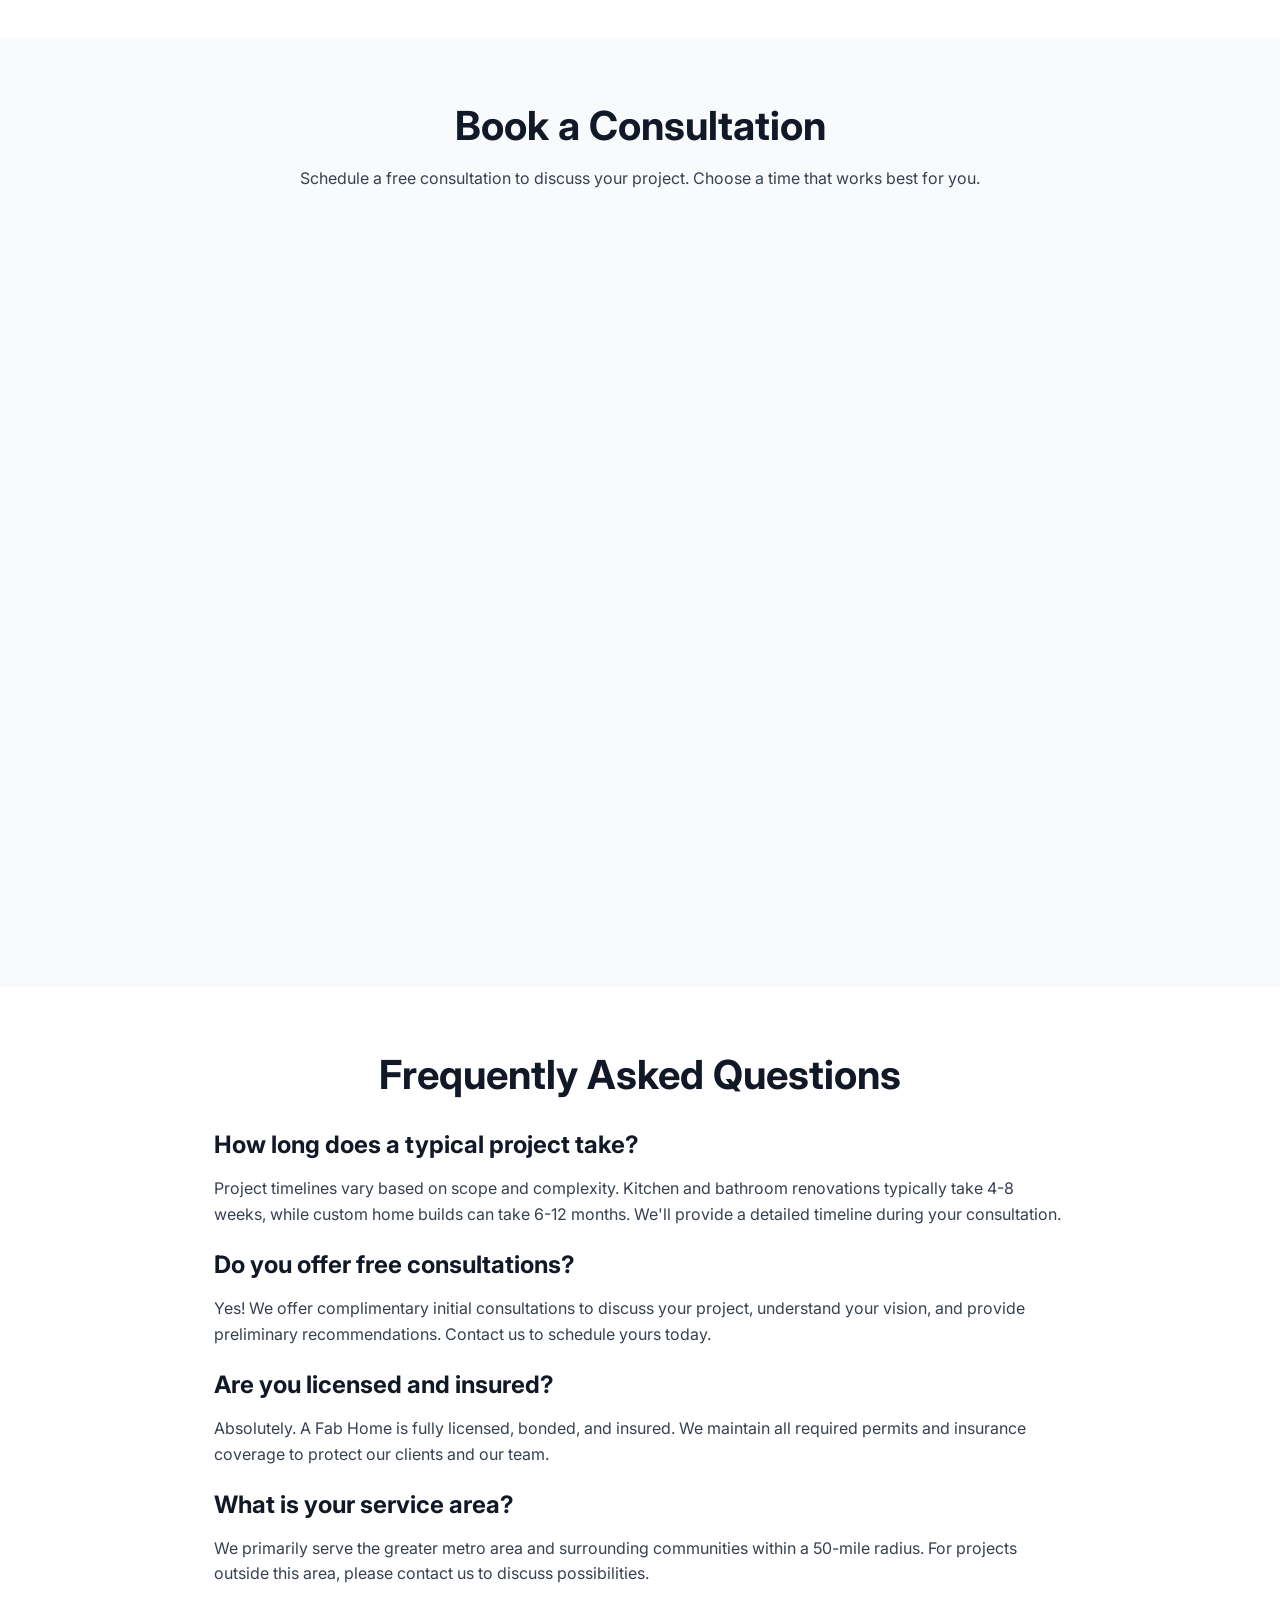
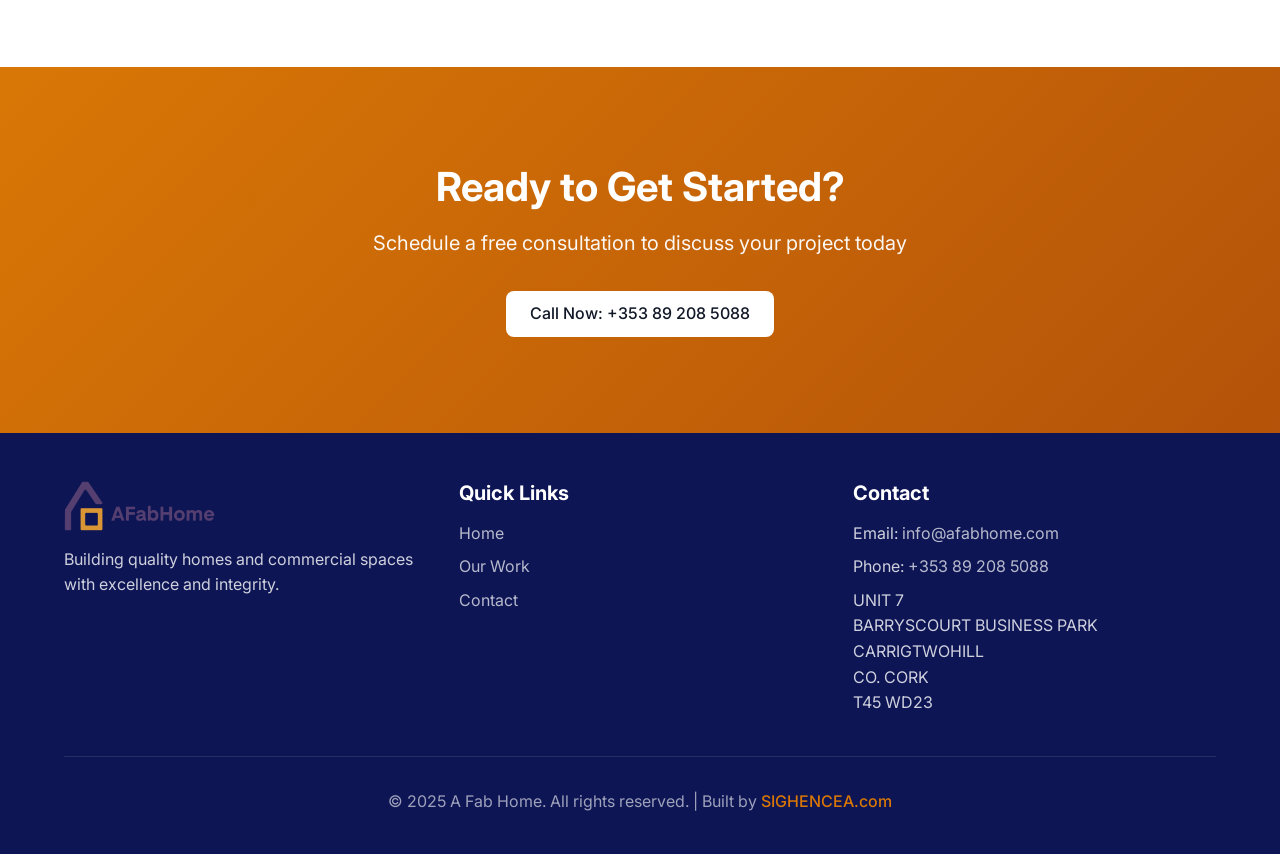
==== commit 222b3bec: "updating small things" ====
--- a/contact.html
+++ b/contact.html
@@ -76,9 +76,9 @@
           </div>
           <h3>Visit Us</h3>
           <p>UNIT 7<br>BARRYSCOURT BUSINESS PARK<br>CARRIGTWOHILL<br>CO. CORK<br>T45 WD23</p>
-          <a href="https://maps.google.com/?q=Unit+7+Barryscourt+Business+Park+Carrigtwohill+Cork+Ireland" target="_blank" rel="noopener noreferrer"
+          <a href="https://www.google.com/maps/place/Barryscourt,+Co.+Cork,+T45+WD23/@51.9081231,-8.2585612,907m/data=!3m1!1e3!4m6!3m5!1s0x48449d4ec0b7297d:0x2fb6e061d0463370!8m2!3d51.9084392!4d-8.2566729!16s%2Fg%2F11c5t4nt6f?entry=ttu&g_ep=EgoyMDI1MTAxNC4wIKXMDSoASAFQAw%3D%3D" target="_blank" rel="noopener noreferrer"
             class="btn btn-primary mt-1" style="display: inline-flex;">
-            Get Directions
+            View on Map
           </a>
         </div>
       </div>
--- a/css/style.css
+++ b/css/style.css
@@ -351,10 +351,11 @@
 }
 
 .service-icon {
-  width: 60px;
-  height: 60px;
+  display: block;
+  font-size: 60px;
   margin: 0 auto 1rem;
   color: var(--primary-color);
+  text-align: center;
 }
 
 /* Project Gallery */
@@ -400,6 +401,16 @@
 
 .project-card:hover .project-overlay {
   transform: translateY(0);
+}
+
+.project-overlay h3 {
+  color: var(--bg-white);
+  font-size: 1.5rem;
+  margin-bottom: 0.5rem;
+}
+
+.project-overlay p {
+  color: rgba(255, 255, 255, 0.9);
 }
 
 /* Filter Buttons */
@@ -581,7 +592,7 @@
 
 /* Footer */
 .footer {
-  background-color: var(--bg-dark);
+  background-color: #0d1554;
   color: rgba(255, 255, 255, 0.8);
   padding: 3rem 0 1.5rem;
 }
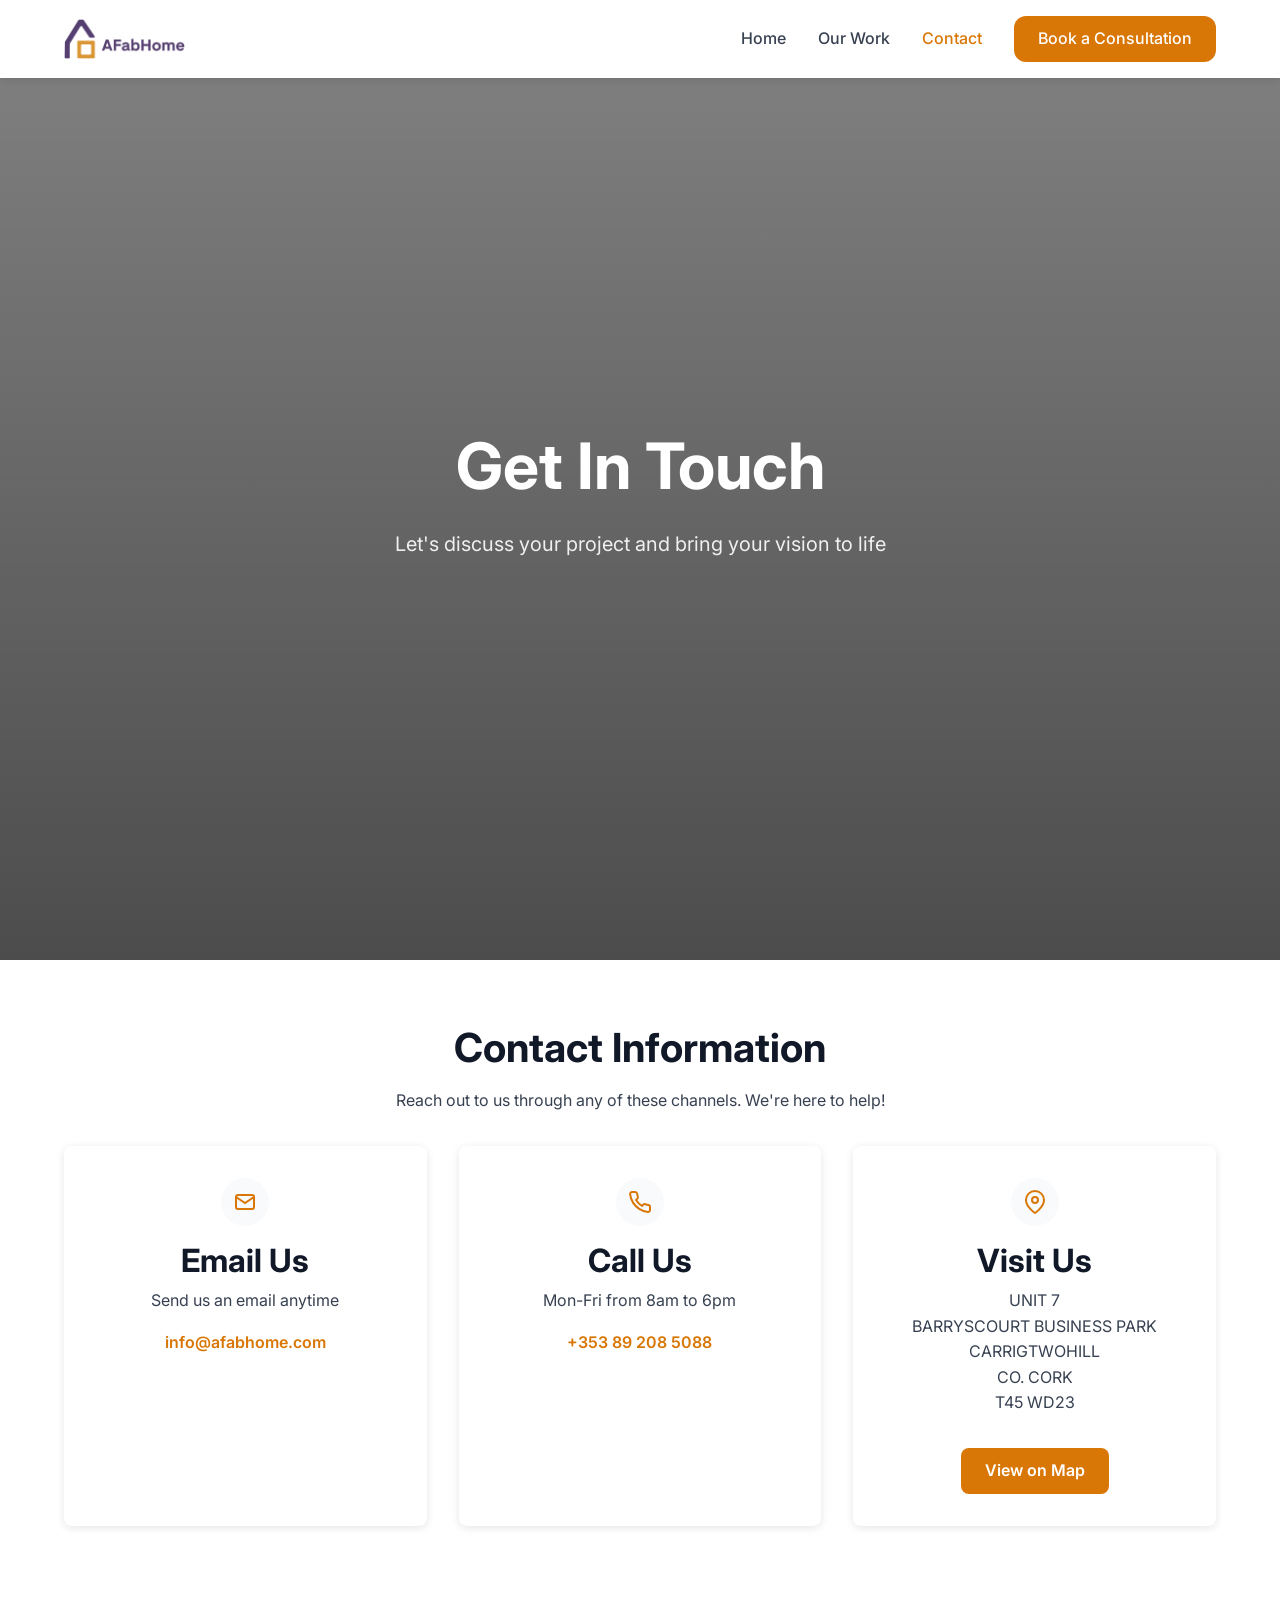
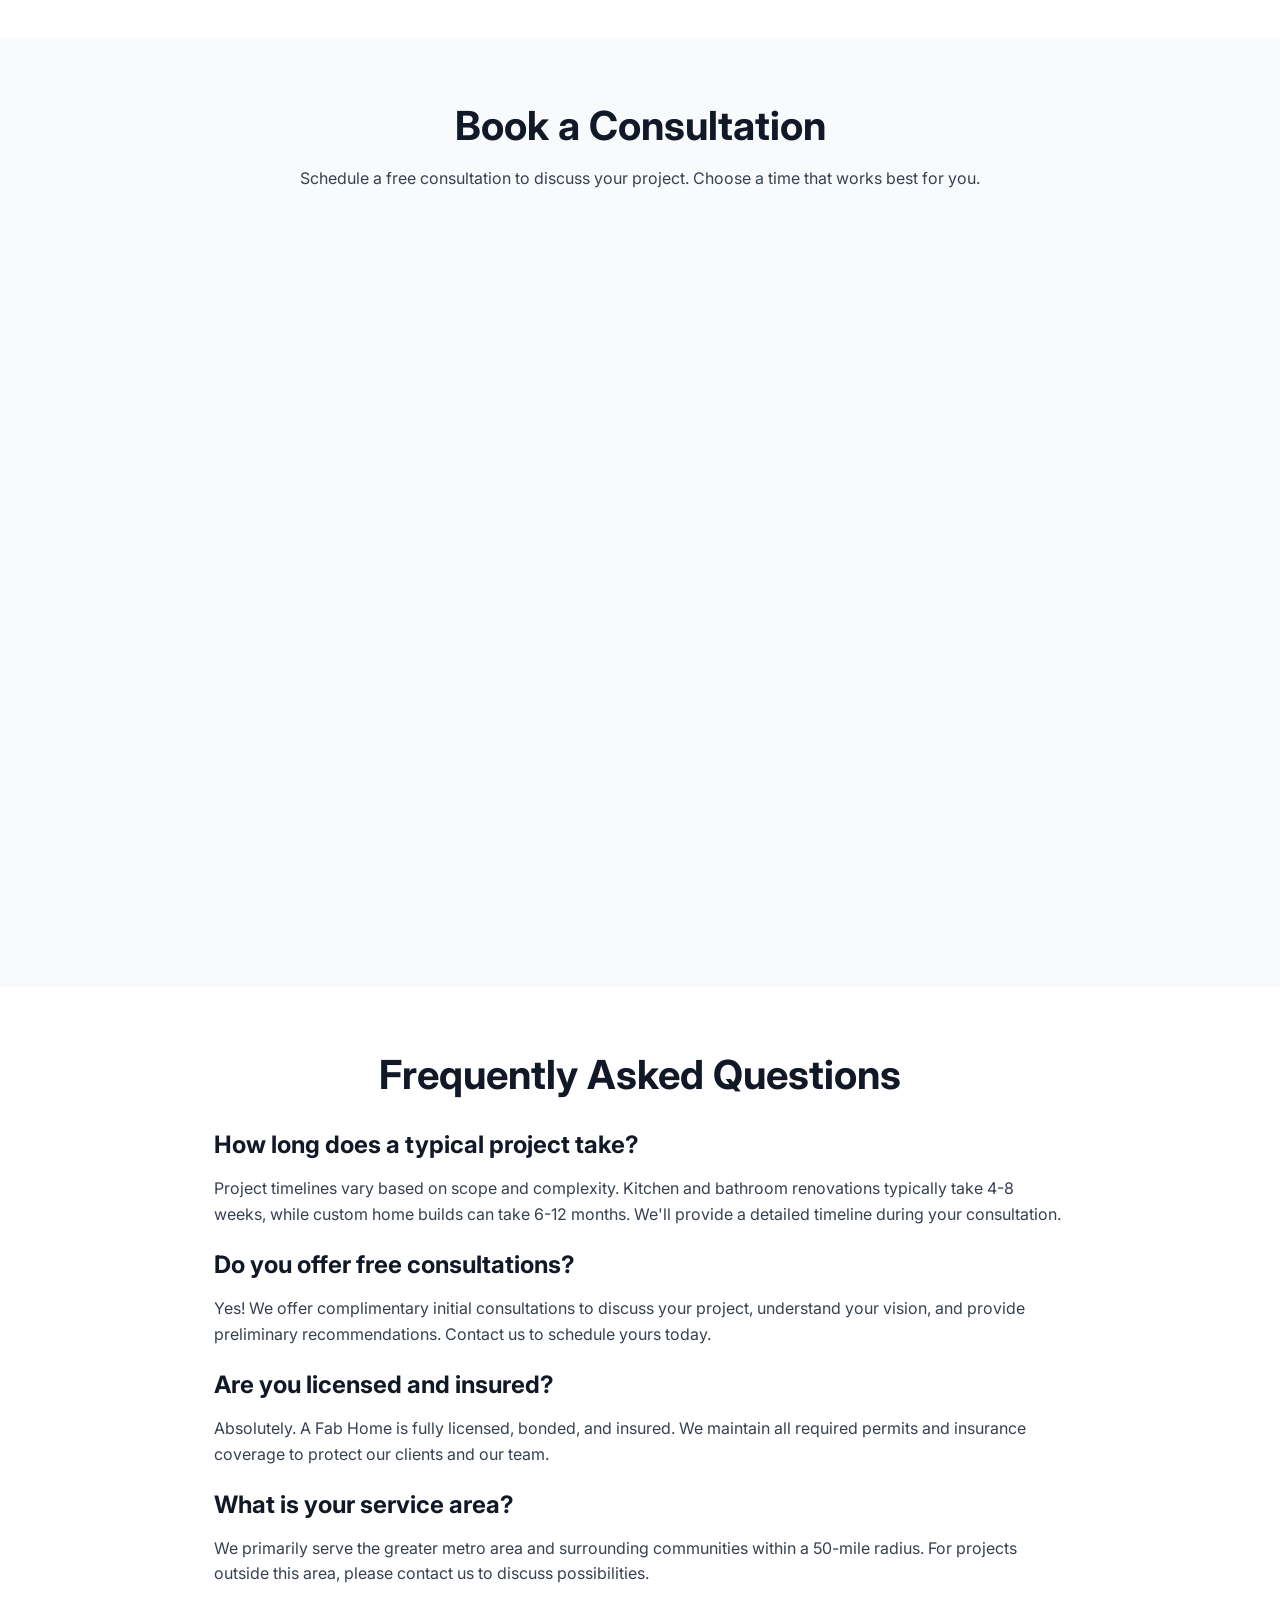
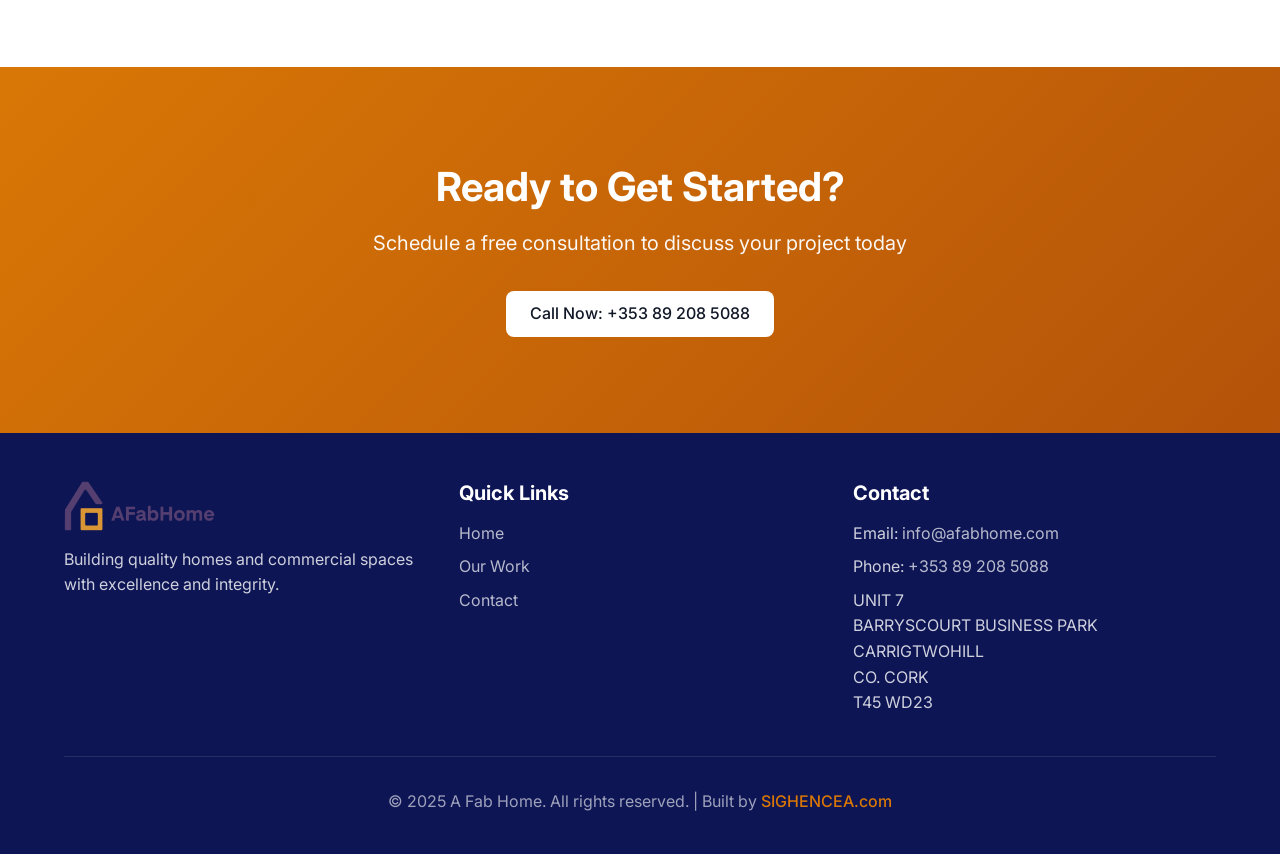
==== commit db65b30b: "Update contact.html" ====
--- a/contact.html
+++ b/contact.html
@@ -77,7 +77,7 @@
           <h3>Visit Us</h3>
           <p>UNIT 7<br>BARRYSCOURT BUSINESS PARK<br>CARRIGTWOHILL<br>CO. CORK<br>T45 WD23</p>
           <a href="https://www.google.com/maps/place/Barryscourt,+Co.+Cork,+T45+WD23/@51.9081231,-8.2585612,907m/data=!3m1!1e3!4m6!3m5!1s0x48449d4ec0b7297d:0x2fb6e061d0463370!8m2!3d51.9084392!4d-8.2566729!16s%2Fg%2F11c5t4nt6f?entry=ttu&g_ep=EgoyMDI1MTAxNC4wIKXMDSoASAFQAw%3D%3D" target="_blank" rel="noopener noreferrer"
-            class="btn btn-primary mt-1" style="display: inline-flex;">
+            class="btn btn-primary mt-1" style="display: inline-flex; color: white;">
             View on Map
           </a>
         </div>
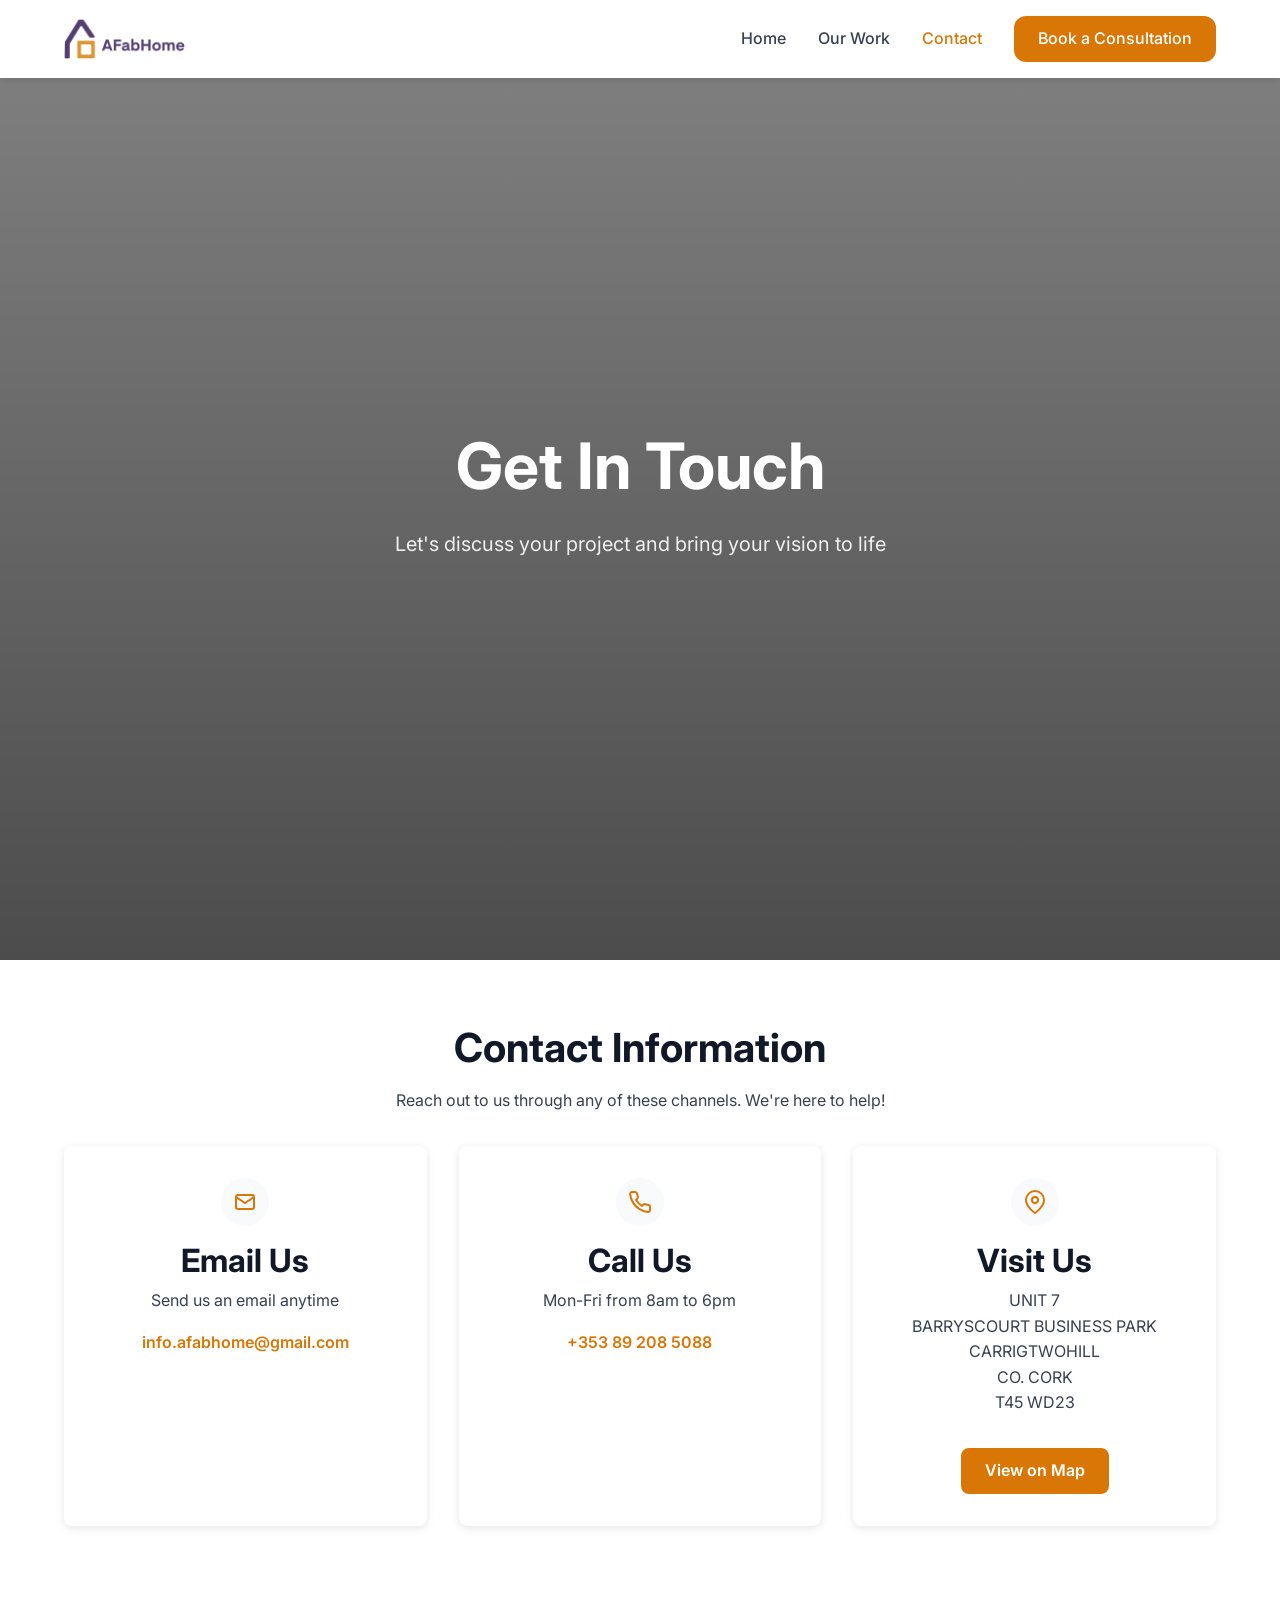
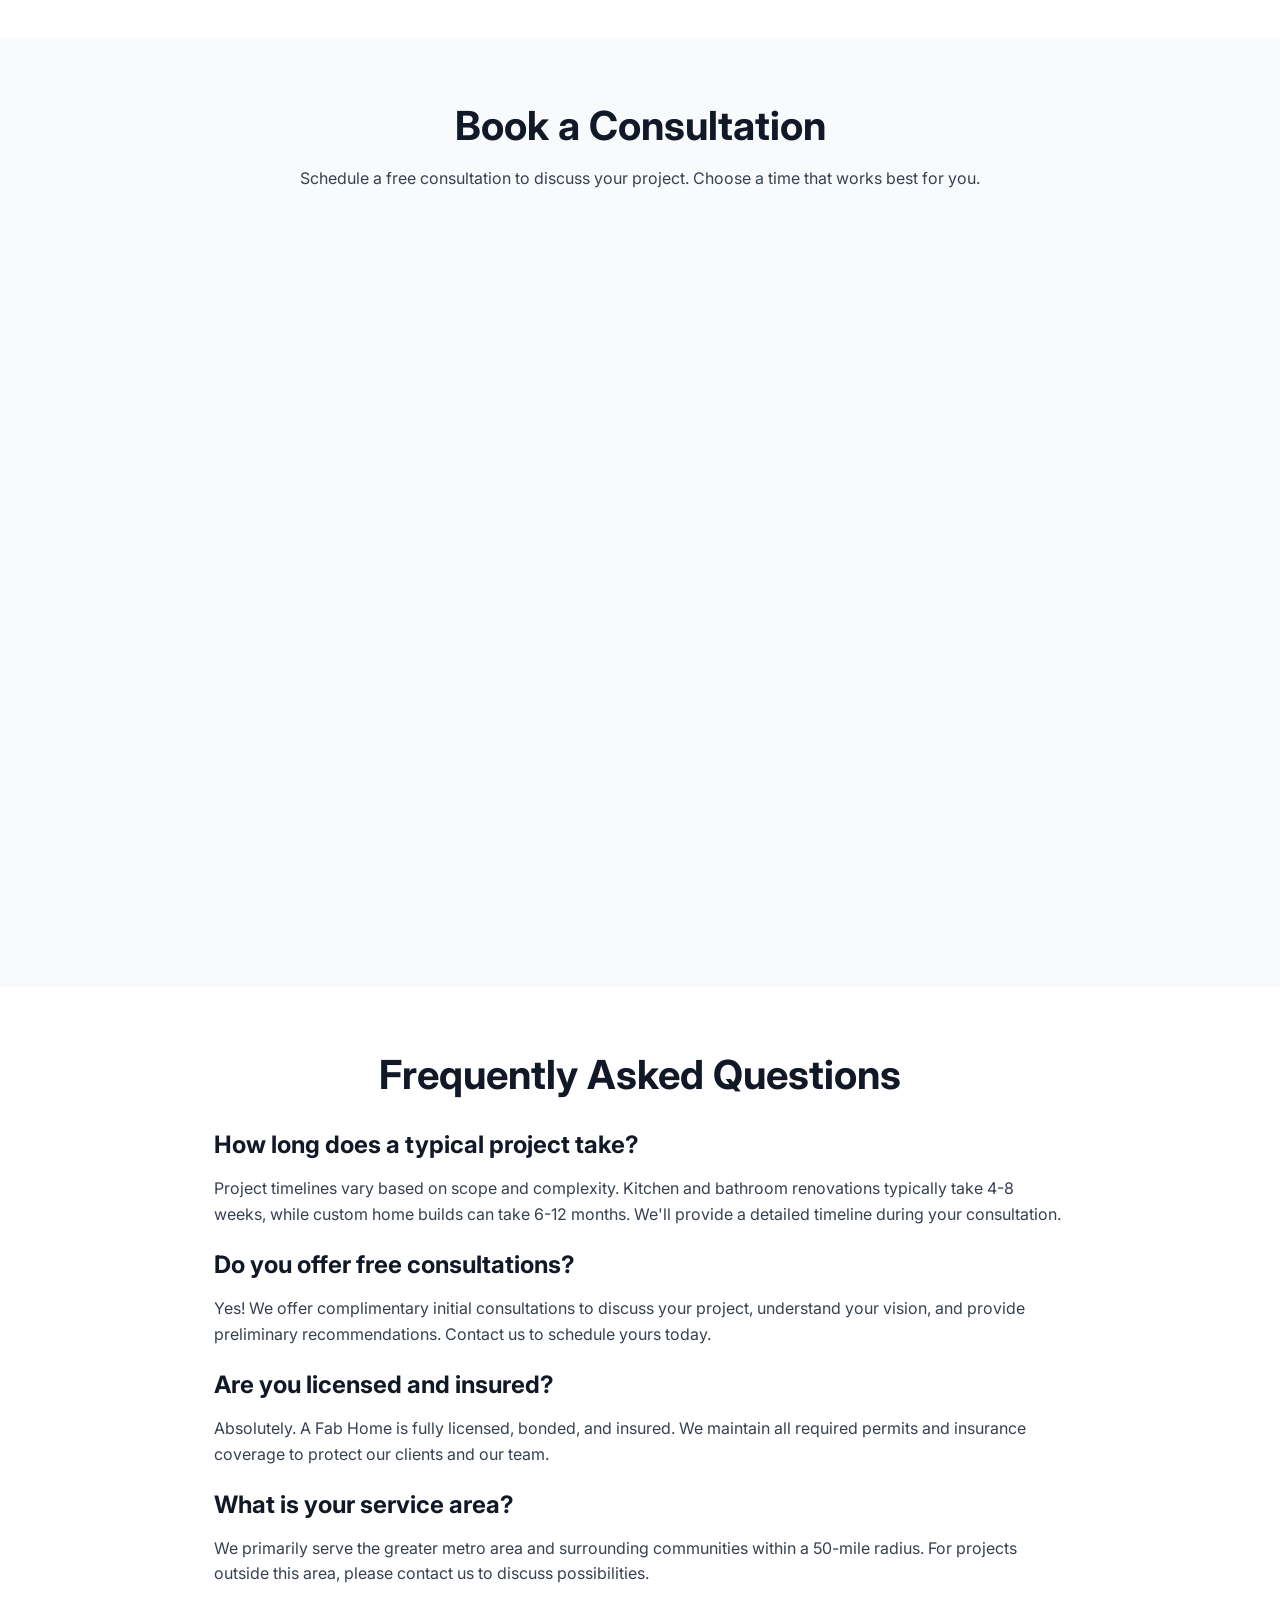
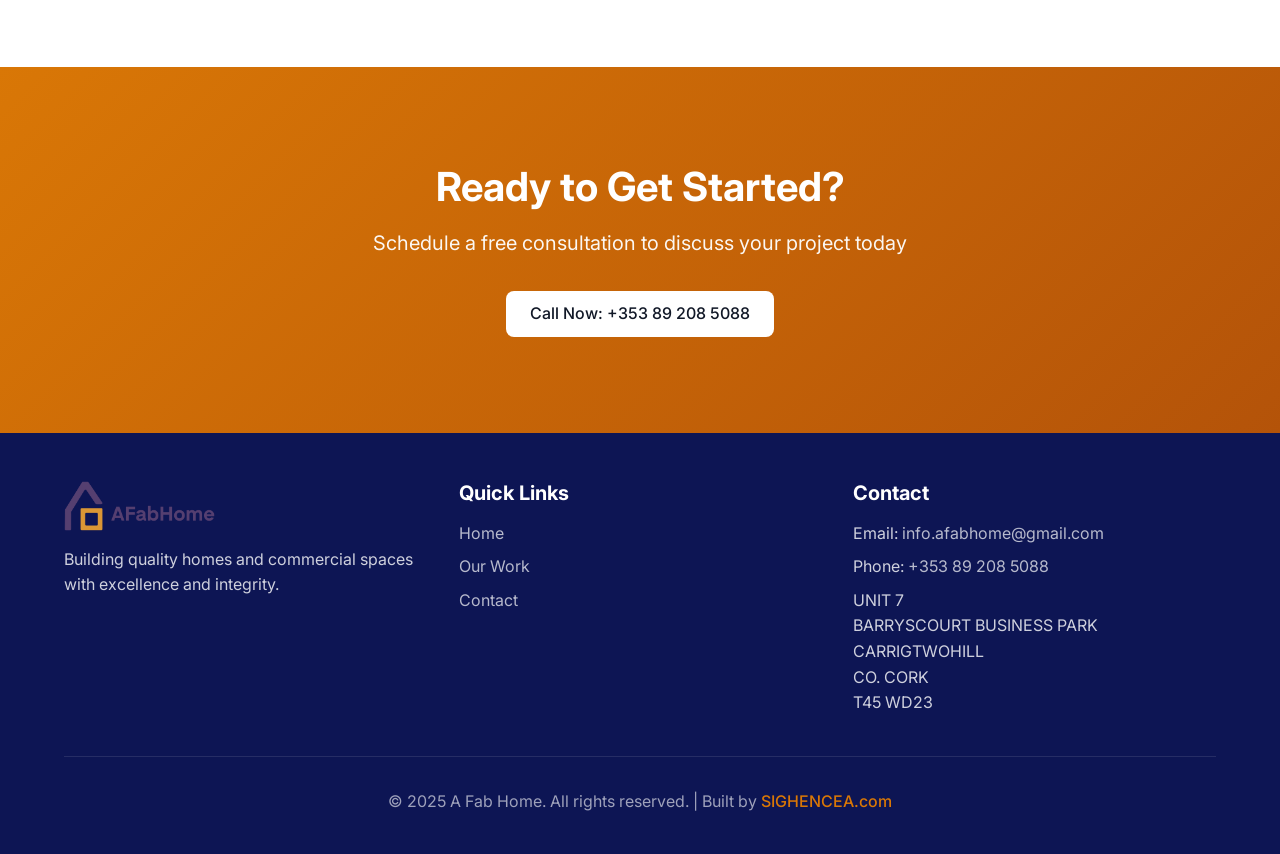
==== commit 8ee3d67f: "email update" ====
--- a/contact.html
+++ b/contact.html
@@ -5,6 +5,8 @@
   <meta name="viewport" content="width=device-width, initial-scale=1.0">
   <meta name="description" content="A Fab Home - Contact Us">
   <title>A Fab Home - Contact</title>
+  <link rel="icon" type="image/png" href="./assets/logo/AFabHome_Logo_Icon_Colour.png">
+  <link rel="apple-touch-icon" href="./assets/logo/AFabHome_Logo_Icon_Colour.png">
   <link rel="stylesheet" href="./css/style.css">
 </head>
 <body>
@@ -51,7 +53,7 @@
           </div>
           <h3>Email Us</h3>
           <p>Send us an email anytime</p>
-          <a href="mailto:info@afabhome.com">info@afabhome.com</a>
+          <a href="mailto:info.afabhome@gmail.com">info.afabhome@gmail.com</a>
         </div>
 
         <!-- Phone Card -->
@@ -165,7 +167,7 @@
         <div class="footer-section">
           <h3>Contact</h3>
           <ul>
-            <li>Email: <a href="mailto:info@afabhome.com">info@afabhome.com</a></li>
+            <li>Email: <a href="mailto:info.afabhome@gmail.com">info.afabhome@gmail.com</a></li>
             <li>Phone: <a href="tel:+353892085088">+353 89 208 5088</a></li>
             <li>UNIT 7<br>BARRYSCOURT BUSINESS PARK<br>CARRIGTWOHILL<br>CO. CORK<br>T45 WD23</li>
           </ul>
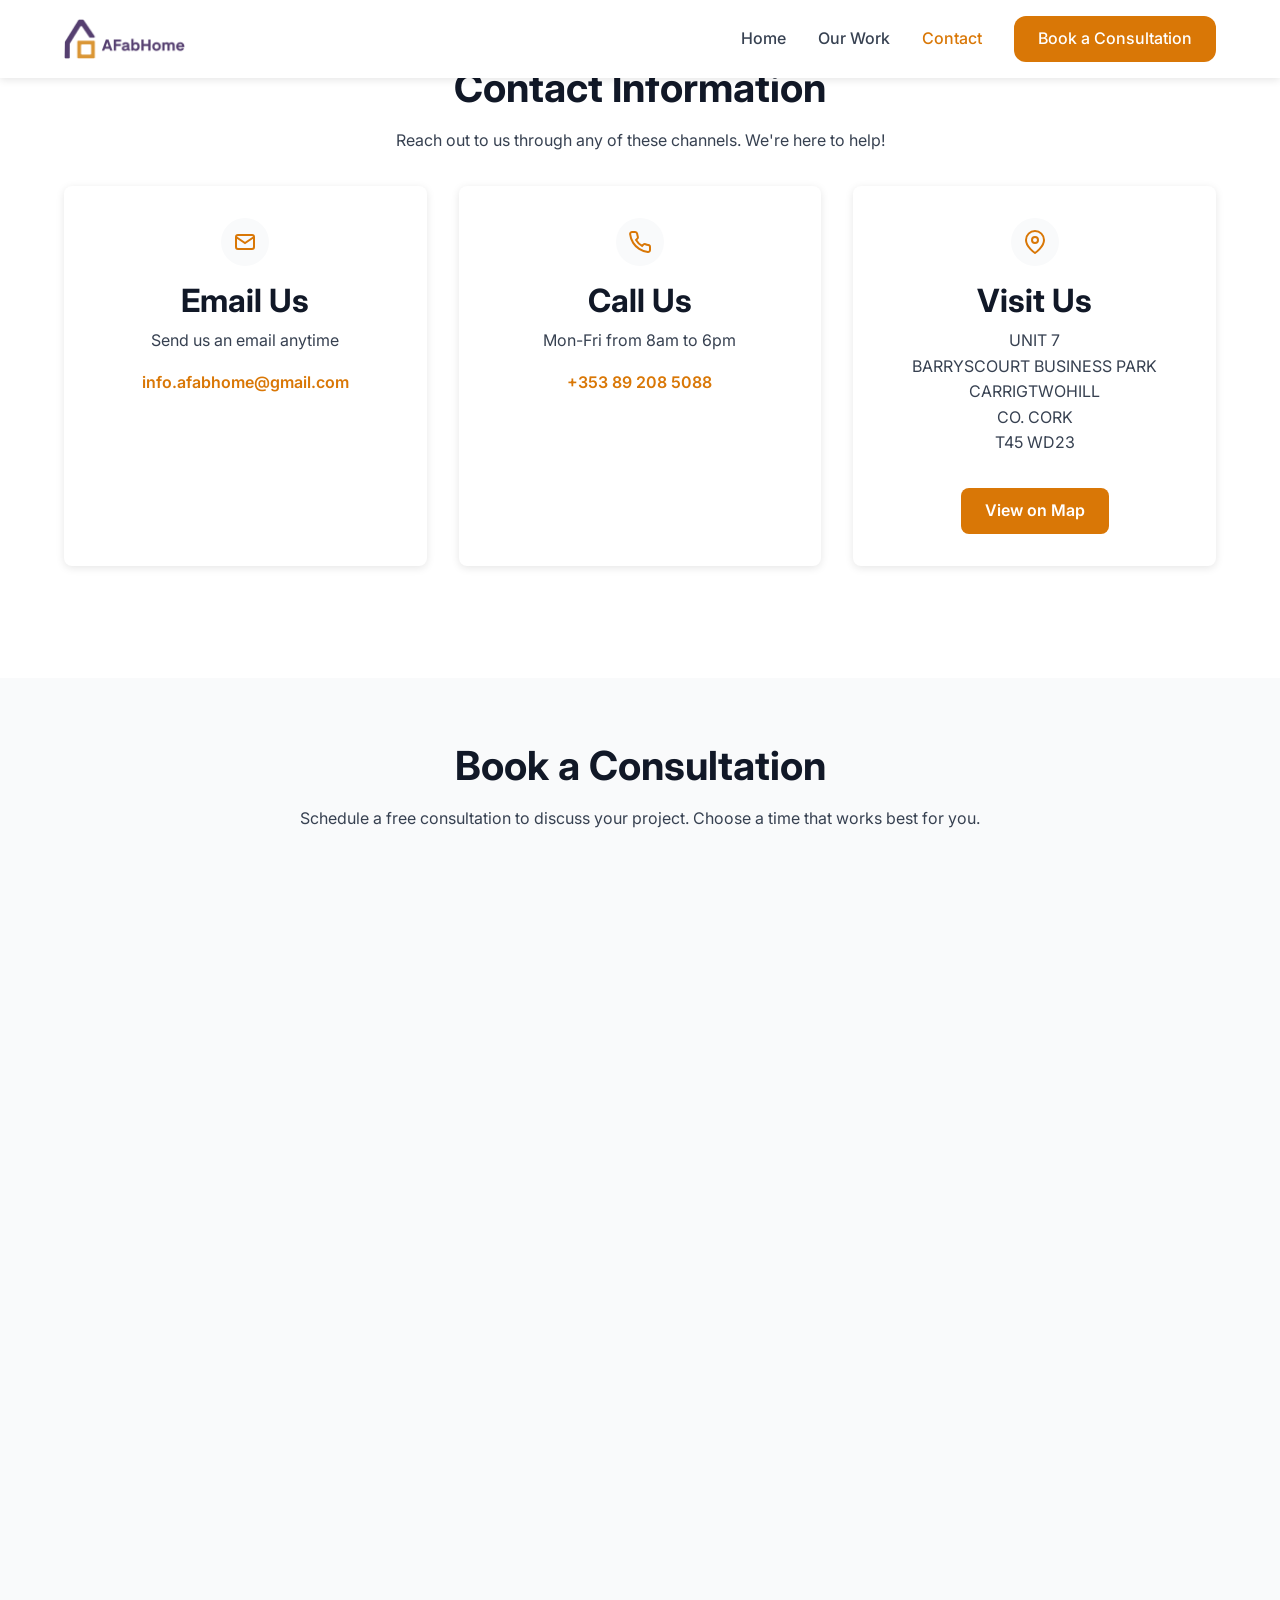
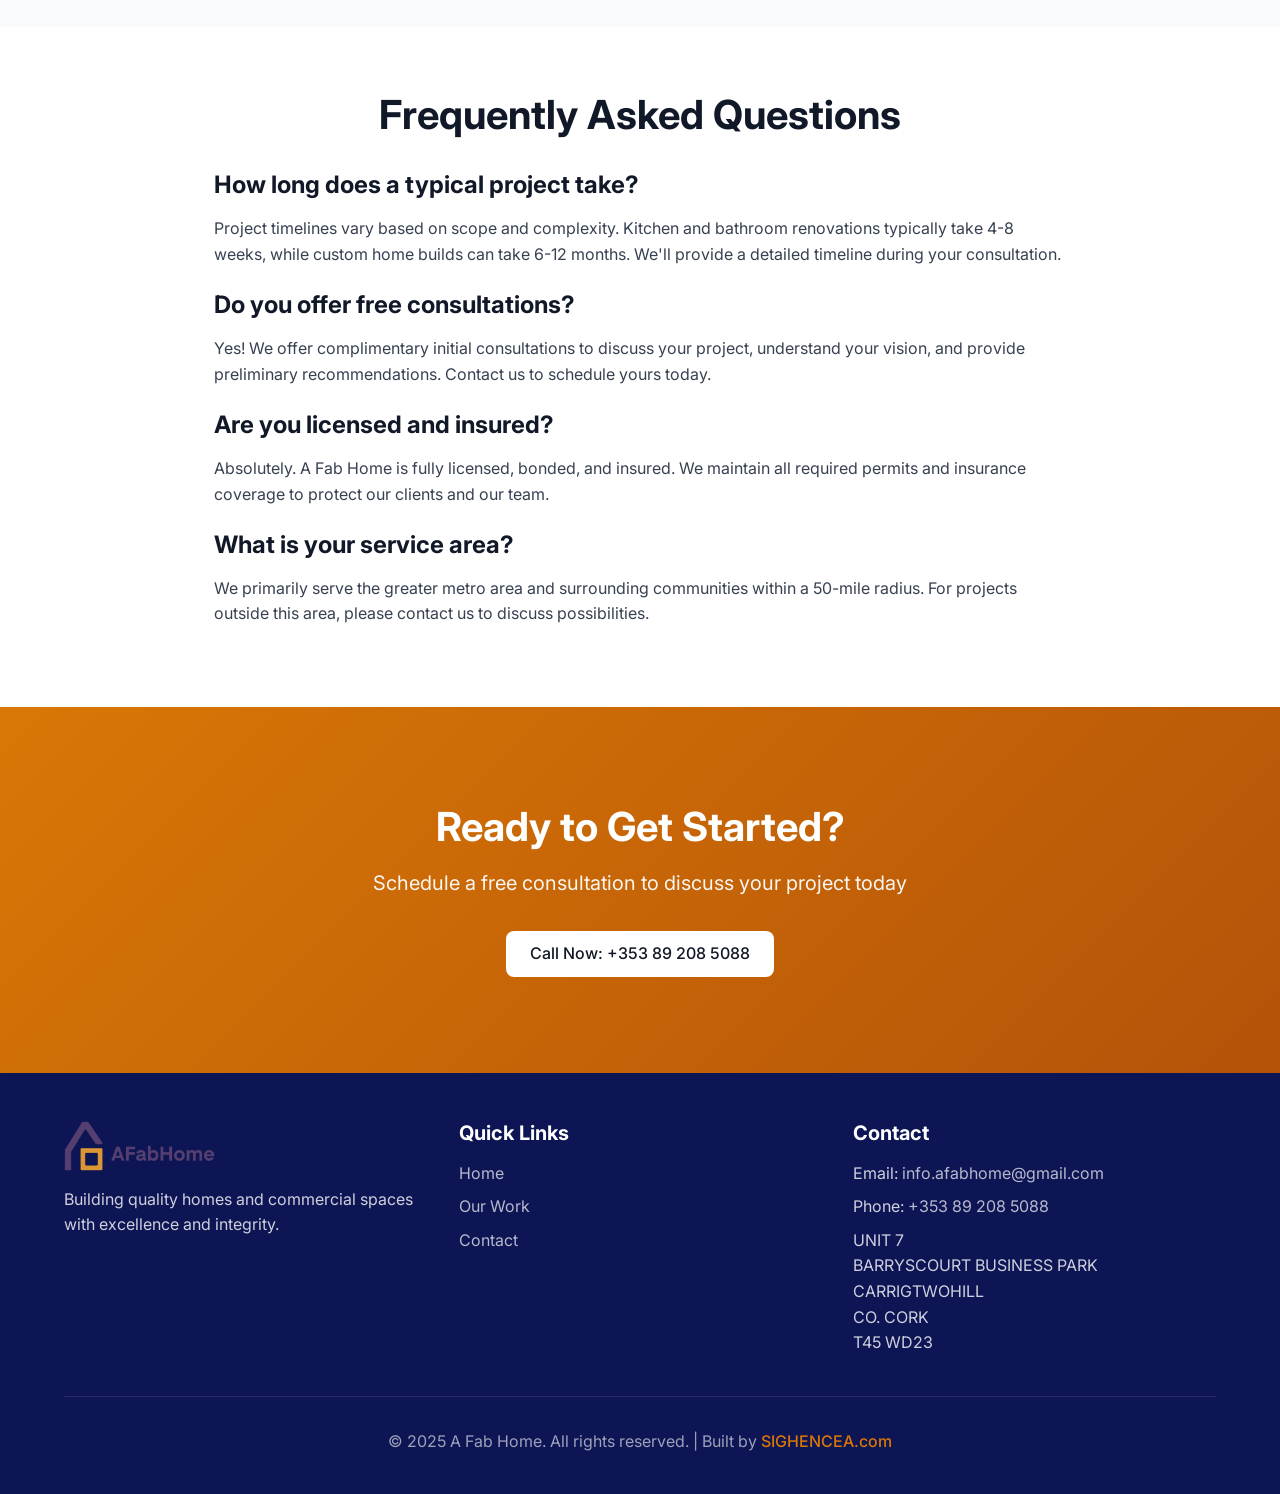
==== commit 6a433c6c: "Update contact.html" ====
--- a/contact.html
+++ b/contact.html
@@ -25,14 +25,6 @@
       </ul>
     </div>
   </nav>
-
-  <!-- Hero Section -->
-  <section class="hero" style="background-image: url('https://images.unsplash.com/photo-1423666639041-f56000c27a9a?w=1920&h=1080&fit=crop'); min-height: 400px;">
-    <div class="hero-content">
-      <h1>Get In Touch</h1>
-      <p>Let's discuss your project and bring your vision to life</p>
-    </div>
-  </section>
 
   <!-- Contact Info Cards Section -->
   <section class="section">
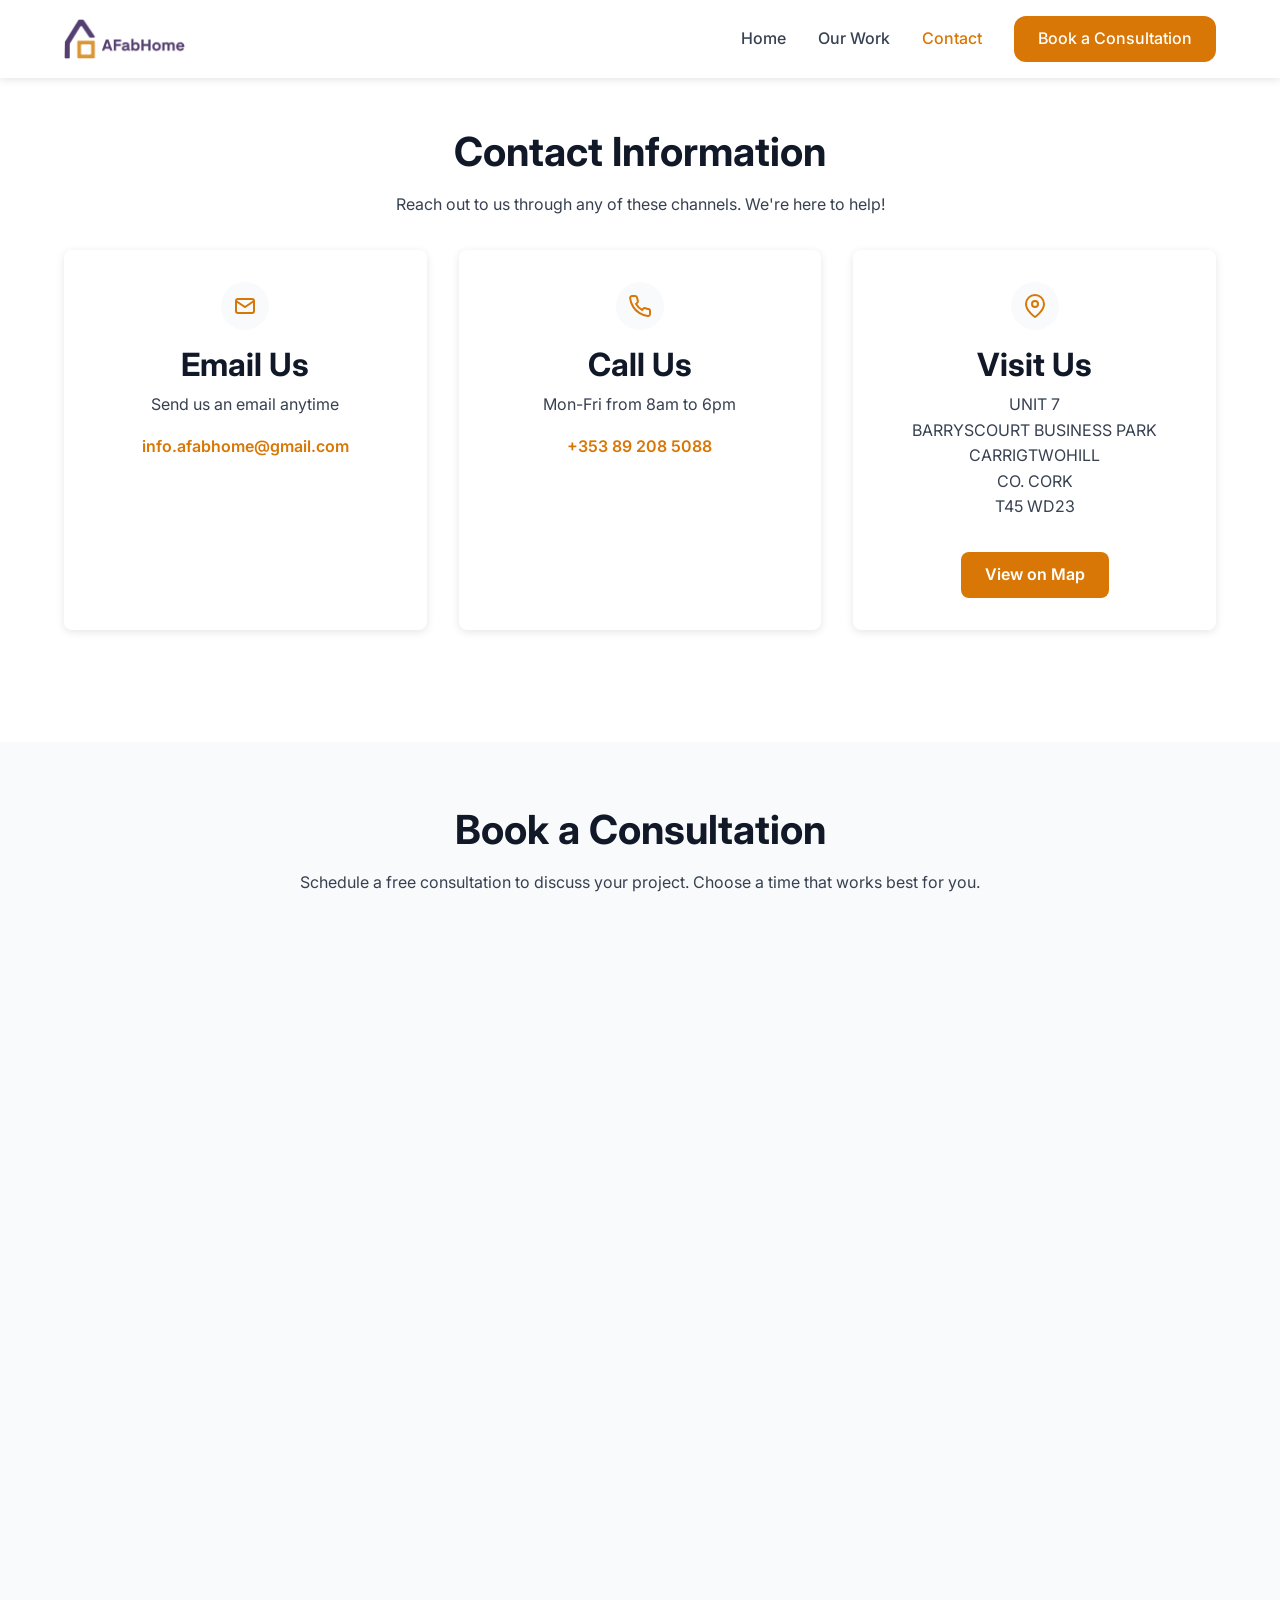
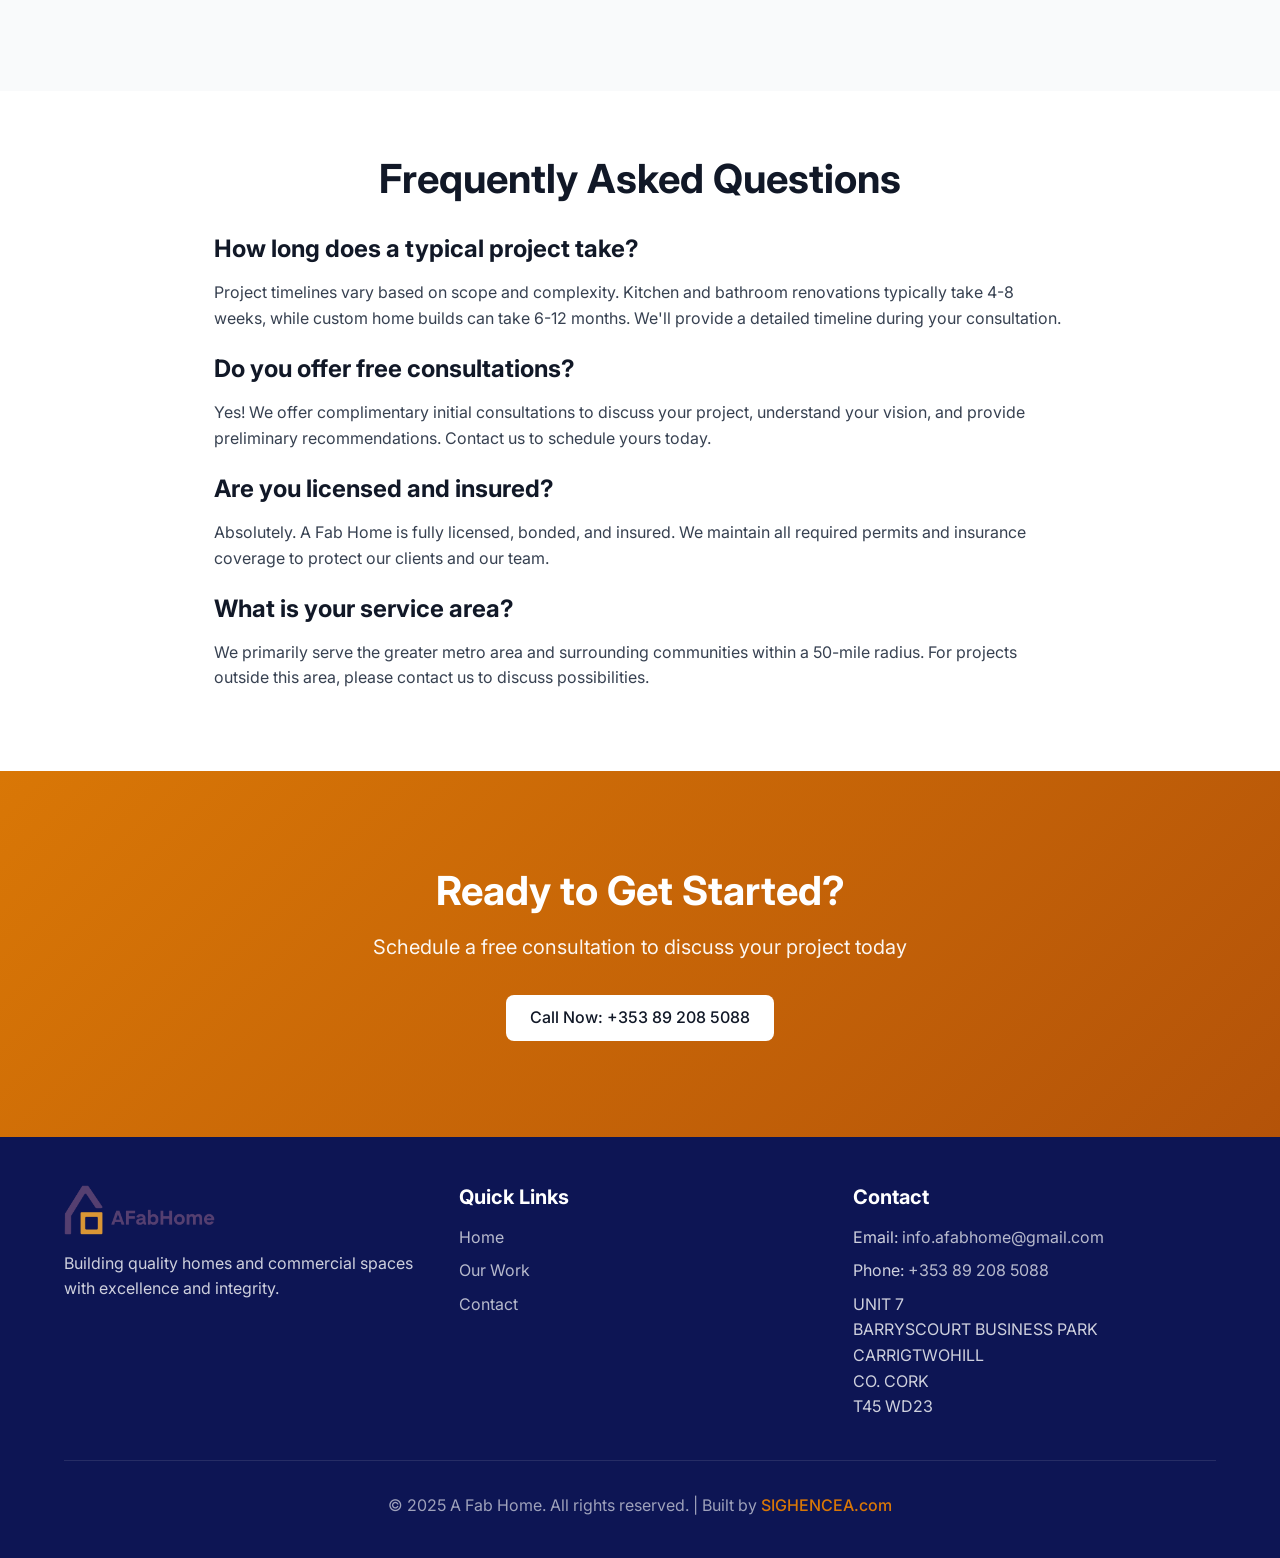
==== commit 63cd5bce: "Update contact.html" ====
--- a/contact.html
+++ b/contact.html
@@ -27,7 +27,7 @@
   </nav>
 
   <!-- Contact Info Cards Section -->
-  <section class="section">
+  <section class="section" style="padding-top: 8rem;">
     <div class="container">
       <h2 class="text-center">Contact Information</h2>
       <p class="text-center mb-2" style="max-width: 700px; margin-left: auto; margin-right: auto;">
